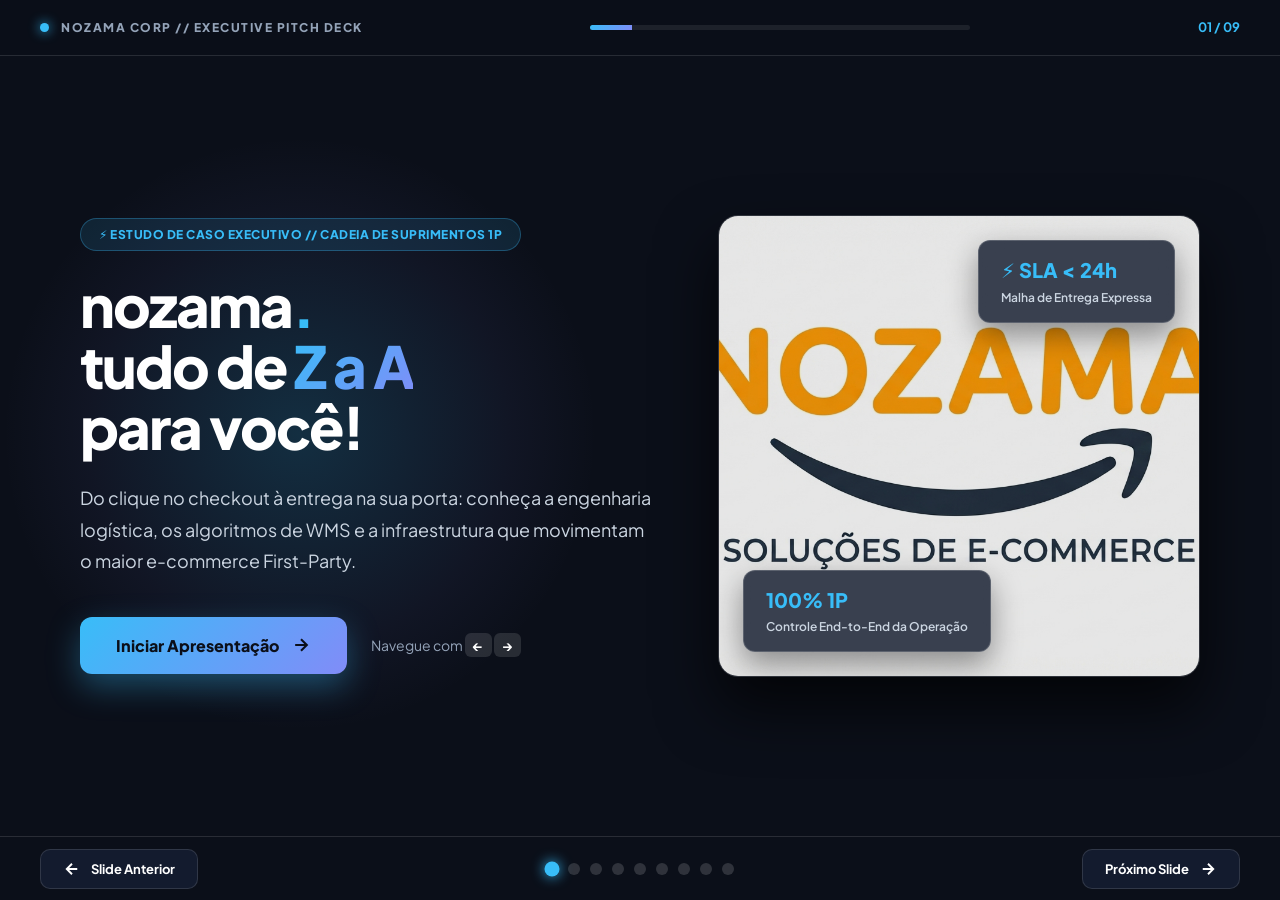
==== index.html @ 6b4806a7 "Add files via upload" ====
<!DOCTYPE html>
<html lang="pt-BR">
<head>
  <meta charset="UTF-8">
  <meta name="viewport" content="width=device-width, initial-scale=1.0">
  <title>Apresentação: Logística & WMS Nozama 1P</title>
  <link rel="preconnect" href="https://fonts.googleapis.com">
  <link rel="preconnect" href="https://fonts.gstatic.com" crossorigin>
  <link href="https://fonts.googleapis.com/css2?family=Plus+Jakarta+Sans:wght@400;500;600;700;800&family=JetBrains+Mono:wght@400;500;700&display=swap" rel="stylesheet">
  <link rel="stylesheet" href="styles.css">
</head>
<body>

  <!-- Barra Superior de Controle -->
  <header class="deck-header">
    <div class="deck-brand">
      <div class="logo-dot"></div>
      <span>NOZAMA CORP // EXECUTIVE PITCH DECK</span>
    </div>
    <div class="progress-bar-container">
      <div class="progress-bar" id="progress-bar"></div>
    </div>
    <div class="deck-meta">
      <span id="slide-number-top">01 / 09</span>
    </div>
  </header>

  <!-- Palco da Apresentação -->
  <main class="deck-stage">

    <!-- SLIDE 1: CAPA -->
    <!-- SLIDE 1: CAPA REFORMULADA -->
    <section class="slide active" id="slide-1">
      <div class="slide-bg-glow"></div>
      
      <div class="cover-grid">
        <div class="cover-text">
          <div class="tag-pill">⚡ ESTUDO DE CASO EXECUTIVO // CADEIA DE SUPRIMENTOS 1P</div>
          
          <h1 class="hero-title">
            nozama<span class="dot-accent">.</span><br>
            tudo de <span class="gradient-text">Z a A</span><br>
            para você!
          </h1>
          
          <p class="hero-subtitle">
            Do clique no checkout à entrega na sua porta: conheça a engenharia logística, os algoritmos de WMS e a infraestrutura que movimentam o maior e-commerce First-Party.
          </p>

          <div class="cover-cta">
            <button class="btn btn-hero" onclick="nextSlide()">
              <span>Iniciar Apresentação</span>
              <svg width="20" height="20" viewBox="0 0 24 24" fill="none" stroke="currentColor" stroke-width="2.5"><path d="M5 12h14M12 5l7 7-7 7"/></svg>
            </button>
            <span class="key-hint">Navegue com <strong>←</strong> <strong>→</strong></span>
          </div>
        </div>

        <div class="cover-visual">
          <div class="image-frame">
            <img src="./Gemini_Generated_Image_w1k0mjw1k0mjw1k0.jpg" alt="Galpão Tecnológico Nozama" />
            
            <!-- Card de Destaque 1 -->
            <div class="glass-overlay-card top-badge">
              <div class="overlay-stat">
                <span class="stat-number">⚡ SLA < 24h</span>
                <span class="stat-label">Malha de Entrega Expressa</span>
              </div>
            </div>

            <!-- Card de Destaque 2 -->
            <div class="glass-overlay-card bottom-badge">
              <div class="overlay-stat">
                <span class="stat-number">100% 1P</span>
                <span class="stat-label">Controle End-to-End da Operação</span>
              </div>
            </div>
          </div>
        </div>
      </div>
    </section>

    <!-- SLIDE 2: INTRODUÇÃO À NOZAMA -->
    <section class="slide" id="slide-2">
      <div class="slide-header">
        <span class="section-tag">01. Visão Geral da Empresa</span>
        <h2>O que é a Nozama e o Modelo 1P?</h2>
        <p class="section-sub">Diferenciando a operação direta de venda do modelo tradicional de marketplace.</p>
      </div>

      <div class="two-col-grid">
        <div class="text-block">
          <div class="info-box accent">
            <div class="box-badge">Modelo 1P (First-Party)</div>
            <h3>Compra Direta do Fabricante</h3>
            <p>A Nozama adquire os produtos das marcas em grande escala, torna-se proprietária do estoque e assume a responsabilidade total por venda, emissão de NF-e, expedição e pós-venda.</p>
          </div>

          <div class="info-box">
            <div class="box-badge alt">Infraestrutura</div>
            <h3>Malha Logística Própria</h3>
            <p>Operação ancorada em Centros de Distribuição estratégicos equipados com automação robótica e integração nativa com transportadoras de Last Mile.</p>
          </div>
        </div>

        <div class="image-card-full">
          <img src="https://images.unsplash.com/photo-1553413077-190dd305871c?auto=format&fit=crop&w=900&q=80" alt="Operação do Armazém">
          <div class="badge-float">⚡ SLA: Entrega no Mesmo Dia (Same-Day)</div>
        </div>
      </div>
    </section>

    <!-- SLIDE 3: GESTÃO DE ESTOQUE -->
    <section class="slide" id="slide-3">
      <div class="slide-header">
        <span class="section-tag">02. Operação Interna</span>
        <h2>Como Funciona a Gestão de Estoque?</h2>
        <p class="section-sub">Quatro pilares tecnológicos que garantem acurácia em escala milionária.</p>
      </div>

      <div class="four-cards-grid">
        <div class="feature-card">
          <div class="icon-wrap">💻</div>
          <h4>WMS em Tempo Real</h4>
          <p>Cada entrada ou transferência de item é registrada instantaneamente por leitura RF, eliminando contagens manuais.</p>
        </div>

        <div class="feature-card">
          <div class="icon-wrap">📦</div>
          <h4>Armazenamento Caótico</h4>
          <p>Produtos são estocados no primeiro espaço vago detectado pelo sistema, maximizando a densidade do galpão.</p>
        </div>

        <div class="feature-card">
          <div class="icon-wrap">🔄</div>
          <h4>Onda de Picking</h4>
          <p>Algoritmos agrupam múltiplos pedidos em uma única rota inteligente para otimizar os passos do operador.</p>
        </div>

        <div class="feature-card">
          <div class="icon-wrap">⚖️</div>
          <h4>Conferência Por Peso</h4>
          <p>Balanças automatizadas na esteira validam o peso exato do pacote em gramas antes da expedição para barrar erros.</p>
        </div>
      </div>
    </section>

    <!-- SLIDE 4: DIFERENCIAIS DE ESTOQUE -->
    <section class="slide" id="slide-4">
      <div class="slide-header">
        <span class="section-tag">03. Análise Comparativa</span>
        <h2>O que Torna este Estoque Diferente?</h2>
        <p class="section-sub">Comparação entre o e-commerce 1P de alto giro e o varejo físico tradicional.</p>
      </div>

      <div class="comparison-grid">
        <div class="comp-card highlight">
          <div class="comp-header">
            <span class="pill-badge primary">Nozama E-Commerce 1P</span>
            <h3>Estoque Fracionado & Dinâmico</h3>
          </div>
          <ul class="spaced-list">
            <li><strong>Cauda Longa (Long Tail):</strong> Milhares de SKUs ativos com demanda pulverizada.</li>
            <li><strong>Giro Extremo:</strong> Mercadorias permanecem poucas horas armazenadas no CD.</li>
            <li><strong>Separação Unitária:</strong> Coleta individual de itens (B2C) com alta variedade.</li>
            <li><strong>Endereçamento Variável:</strong> Posição física flexível gerida por software.</li>
          </ul>
        </div>

        <div class="comp-card">
          <div class="comp-header">
            <span class="pill-badge muted">Varejo Físico Tradicional</span>
            <h3>Estoque Padronizado & Fixo</h3>
          </div>
          <ul class="spaced-list">
            <li><strong>SKUs Limitados:</strong> Restrito ao espaço físico de exposição nas prateleiras da loja.</li>
            <li><strong>Giro Cadenciado:</strong> Reposições estruturadas em ciclos semanais ou mensais.</li>
            <li><strong>Movimentação em Lote:</strong> Foco no transporte de caixas fechadas e paletes (B2B).</li>
            <li><strong>Localização Rígida:</strong> Corredores e gôndolas fixas por marca e categoria.</li>
          </ul>
        </div>
      </div>
    </section>

    <!-- SLIDE 5: DESAFIOS OPERACIONAIS -->
    <section class="slide" id="slide-5">
      <div class="slide-header">
        <span class="section-tag">04. Riscos & Complexidade</span>
        <h2>Quais são os Maiores Desafios da Operação?</h2>
        <p class="section-sub">Gargalos críticos que demandam alta tecnologia e planejamento preditivo.</p>
      </div>

      <div class="intro-grid">
        <div class="slide-card">
          <div class="card-image-wrap">
            <img src="https://images.unsplash.com/photo-1607082348824-0a96f2a4b9da?auto=format&fit=crop&w=600&q=80" alt="Black Friday Peak Season">
            <span class="step-badge alert">Desafio 01</span>
          </div>
          <div class="card-body">
            <h3>Sazonalidade Extrema</h3>
            <p>Picos massivos de vendas na Black Friday exigem escalar a capacidade de processamento sem comprometer a acurácia.</p>
          </div>
        </div>

        <div class="slide-card">
          <div class="card-image-wrap">
            <img src="https://images.unsplash.com/photo-1580674684081-7617fbf3d745?auto=format&fit=crop&w=600&q=80" alt="Efeito Chicote na Cadeia">
            <span class="step-badge alert">Desafio 02</span>
          </div>
          <div class="card-body">
            <h3>Efeito Chicote (Bullwhip)</h3>
            <p>Pequenas flutuações na demanda do consumidor geram grande distorção nos pedidos enviados à fábrica.</p>
          </div>
        </div>

        <div class="slide-card">
          <div class="card-image-wrap">
            <img src="https://images.unsplash.com/photo-1566576721346-d4a3b4eaeb55?auto=format&fit=crop&w=600&q=80" alt="Logística Reversa">
            <span class="step-badge alert">Desafio 03</span>
          </div>
          <div class="card-body">
            <h3>Logística Reversa Massiva</h3>
            <p>Processamento ágil de trocas e devoluções para reintroduzir os produtos ao estoque sem perdas operacionais.</p>
          </div>
        </div>
      </div>
    </section>

    <!-- SLIDE 6: RELAÇÃO COM FORNECEDORES E OPERAÇÃO INTERNACIONAL -->
    <section class="slide" id="slide-6">
      <div class="slide-header">
        <span class="section-tag">05. Cadeia Global</span>
        <h2>Fornecedores & Operações Internacionais</h2>
        <p class="section-sub">Estratégias de abastecimento global e integração direta com fabricantes.</p>
      </div>

      <div class="two-col-grid">
        <div class="info-cards-stack">
          <div class="info-box horizontal">
            <div class="box-icon">🌐</div>
            <div class="box-content">
              <h3>Cross-Border E-Commerce</h3>
              <p>Importação direta de itens globais sincronizada com lead times estendidos de 15 a 45 dias.</p>
            </div>
          </div>

          <div class="info-box horizontal">
            <div class="box-icon">🤝</div>
            <div class="box-content">
              <h3>VMI (Vendor Managed Inventory)</h3>
              <p>Fornecedores parceiros monitoram nossos níveis de estoque e repõem itens automaticamente.</p>
            </div>
          </div>

          <div class="info-box horizontal">
            <div class="box-icon">🛃</div>
            <div class="box-content">
              <h3>Desembaraço Aduaneiro Ágil</h3>
              <p>Pré-homologação de tributos e dados fiscais para evitar retenção de cargas nos portos.</p>
            </div>
          </div>
        </div>

        <div class="image-card-full">
          <img src="https://images.unsplash.com/photo-1578575437130-527eed3abbec?auto=format&fit=crop&w=800&q=80" alt="Container Transport Logitics">
          <div class="badge-float">Sincronização de Cadeia Global</div>
        </div>
      </div>
    </section>

    <!-- SLIDE 7: CONCEITOS ACADÊMICOS APLICADOS -->
    <section class="slide" id="slide-7">
      <div class="slide-header center">
        <span class="section-tag">06. Teoria & Prática</span>
        <h2>Conceitos Acadêmicos Fundamentais</h2>
        <p class="section-sub">A teoria de gestão de logística aplicada diariamente no ecossistema Nozama.</p>
      </div>

      <div class="concepts-grid">
        <div class="concept-card">
          <div class="concept-header">
            <span class="c-number">01</span>
            <h4>Curva ABC (Pareto)</h4>
          </div>
          <p>Priorização de estoque: <strong>Itens A</strong> (alta movimentação) ficam próximos às docas de saída, enquanto <strong>Itens C</strong> ocupam posições superiores.</p>
        </div>

        <div class="concept-card">
          <div class="concept-header">
            <span class="c-number">02</span>
            <h4>Giro de Estoque (Turnover)</h4>
          </div>
          <p>Métrica de liquidez: mede quantas vezes o estoque é renovado. Quanto maior o giro, menor o capital parado no balanço financeiro.</p>
        </div>

        <div class="concept-card">
          <div class="concept-header">
            <span class="c-number">03</span>
            <h4>Ponto de Pedido & Safety Stock</h4>
          </div>
          <p>Recompras automatizadas por algoritmo assim que o saldo atinge o limite do tempo de ressuprimento + margem de segurança.</p>
        </div>

        <div class="concept-card">
          <div class="concept-header">
            <span class="c-number">04</span>
            <h4>Cross-Docking</h4>
          </div>
          <p>Transferência direta entre a doca de recebimento e a de expedição sem estocagem intermediária nas prateleiras do galpão.</p>
        </div>
      </div>
    </section>

    <!-- SLIDE 8: DEMONSTRAÇÃO INTERATIVA -->
    <section class="slide" id="slide-8">
      <div class="demo-container">
        <!-- LADO ESQUERDO: CLIENTE -->
        <div class="left-panel">
          <div class="panel-header">
            <span class="panel-tag tag-client">E-Commerce Nozama Store</span>
            <h3>Checkout de Pedido 1P</h3>
          </div>

          <div class="product-card">
            <div class="product-image">📱</div>
            <div class="product-info">
              <h4>Smartphone Nozama Pro Max 256GB</h4>
              <p class="price">R$ 4.299,00</p>
              <p class="stock">Disponível no Galpão CD-SP1</p>
            </div>
            
            <form id="purchase-form" class="purchase-form">
              <div class="form-group">
                <label for="cust-name">Nome do Comprador:</label>
                <input type="text" id="cust-name" value="Lucas Silva" required>
              </div>
              
              <div class="form-group">
                <label for="cust-city">Destino da Entrega:</label>
                <select id="cust-city">
                  <option value="São Paulo/SP">São Paulo / SP</option>
                  <option value="Campinas/SP">Campinas / SP</option>
                  <option value="Curitiba/PR">Curitiba / PR</option>
                  <option value="Belo Horizonte/MG">Belo Horizonte / MG</option>
                </select>
              </div>

              <button type="submit" class="btn btn-buy">🛍️ Confirmar Compra 1P</button>
            </form>

            <div id="client-feedback" class="client-feedback hidden">
              ✅ Pedido Aprovado! Acompanhe o WMS ao lado.
            </div>
          </div>
        </div>

        <!-- LADO DIREITO: OPERAÇÃO WMS -->
        <div class="right-panel">
          <div class="panel-header">
            <span class="panel-tag tag-wms">Painel WMS Nozama</span>
            <h3>Fulfillment & Esteira Operacional</h3>
          </div>

          <div id="no-order-placeholder" class="placeholder-box">
            <div class="pulse-icon">👈</div>
            <p>Clique em "Confirmar Compra 1P" para ver o fluxo de estoque rodar na esteira logistica em tempo real...</p>
          </div>

          <div id="active-logistics-box" class="active-logistics hidden">
            <!-- Resumo -->
            <div class="order-summary-bar">
              <div><small>Pedido:</small> <strong id="display-order-id">-</strong></div>
              <div><small>Cliente:</small> <span id="display-cust-name">-</span></div>
              <div><small>Destino:</small> <span id="display-cust-city">-</span></div>
              <div><small>Posição WMS:</small> <span id="display-wms-loc">Rua 02 - M01 - NV3</span></div>
            </div>

            <!-- Stepper -->
            <div class="stepper-wrapper">
              <div class="stepper" id="stepper-list"></div>
            </div>

            <!-- Card de Ação -->
            <div class="current-step-card">
              <div class="step-card-header">
                <span id="current-step-badge" class="step-number">Etapa 1/8</span>
                <h4 id="current-step-title">OMS & Antifraude</h4>
              </div>
              <p id="current-step-desc">Validação de crédito e entrada do pedido no sistema do armazém.</p>
              
              <button id="advance-step-btn" class="btn btn-advance" onclick="advanceStep()">
                Avançar para Próxima Etapa →
              </button>
            </div>

            <!-- Logs -->
            <div class="log-terminal" id="demo-log-terminal">
              <div class="log-line">[SYSTEM]: Aguardando eventos do pedido...</div>
            </div>
          </div>

        </div>
      </div>
    </section>

    <!-- SLIDE 9: CONCLUSÃO -->
    <section class="slide" id="slide-9">
      <div class="slide-header center">
        <span class="section-tag">07. Conclusão & Impacto</span>
        <h2>A Força de uma Logística Integrada</h2>
        <p class="section-sub">Resultados alcançados com o controle total do ecossistema 1P.</p>
      </div>

      <div class="conclusion-grid">
        <div class="metrics-column">
          <div class="metric-card">
            <div class="metric-value gradient-text">100%</div>
            <div class="metric-info">
              <h4>Visibilidade E2E</h4>
              <p>Rastreamento contínuo desde o checkout até o comprovante de entrega digital.</p>
            </div>
          </div>

          <div class="metric-card">
            <div class="metric-value gradient-text">-40%</div>
            <div class="metric-info">
              <h4>Tempo de Ciclo (Lead Time)</h4>
              <p>Redução no tempo entre a aprovação do pedido e o despacho na doca do CD.</p>
            </div>
          </div>

          <div class="metric-card">
            <div class="metric-value gradient-text">99.8%</div>
            <div class="metric-info">
              <h4>Acurácia do Inventário</h4>
              <p>Mínima taxa de divergência com conferência por balança volumétrica e RFID.</p>
            </div>
          </div>
        </div>

        <div class="banner-column">
          <div class="conclusion-banner">
            <img src="https://images.unsplash.com/photo-1616401784845-180882ba9ba8?auto=format&fit=crop&w=1000&q=80" alt="Centro de Operações Nozama" />
            <div class="banner-glass-card">
              <h3>Sessão de Perguntas</h3>
              <p>Obrigado pela atenção! Abrimos o espaço para considerações do professor e da turma.</p>
              <div class="qa-badge">💬 Espaço aberto para Debate</div>
            </div>
          </div>
        </div>
      </div>
    </section>

  </main>

  <!-- Rodapé de Controle dos Slides -->
  <footer class="deck-controls">
    <button class="nav-control-btn" onclick="prevSlide()" id="btn-prev">
      <svg width="18" height="18" viewBox="0 0 24 24" fill="none" stroke="currentColor" stroke-width="2.5"><path d="M19 12H5M12 19l-7-7 7-7"/></svg>
      <span>Slide Anterior</span>
    </button>

    <div class="slide-dots" id="dots-container"></div>

    <button class="nav-control-btn" onclick="nextSlide()" id="btn-next">
      <span>Próximo Slide</span>
      <svg width="18" height="18" viewBox="0 0 24 24" fill="none" stroke="currentColor" stroke-width="2.5"><path d="M5 12h14M12 5l7 7-7 7"/></svg>
    </button>
  </footer>

  <script src="script.js"></script>
</body>
</html>
---- styles.css ----
/* ============================================================
   NOZAMA LOGISTICS 1P - EXECUTIVE PITCH DECK STYLESHEET
   ============================================================ */

:root {
  /* Paleta de Cores Executiva Dark */
  --bg-dark: #0b0f19;
  --bg-surface: #131b2e;
  --bg-card: #1c273e;
  --bg-glass: rgba(19, 27, 46, 0.82);
  --border-color: rgba(255, 255, 255, 0.12);
  --border-glow: rgba(56, 189, 248, 0.35);
  
  /* Tipografia */
  --text-main: #f8fafc;
  --text-sub: #cbd5e1;
  --text-muted: #94a3b8;
  
  /* Acentos de Destaque */
  --primary: #38bdf8;
  --primary-gradient: linear-gradient(135deg, #38bdf8 0%, #818cf8 100%);
  --success: #10b981;
  --warning: #f59e0b;
  --danger: #ef4444;
  
  /* Layout e Geometria */
  --radius-lg: 20px;
  --radius-md: 12px;
  --radius-sm: 8px;
  --transition-speed: 0.45s;
}

/* Reset Global */
* {
  box-sizing: border-box;
  margin: 0;
  padding: 0;
  font-family: 'Plus Jakarta Sans', system-ui, -apple-system, sans-serif;
  -webkit-font-smoothing: antialiased;
}

body {
  background-color: var(--bg-dark);
  color: var(--text-main);
  height: 100vh;
  width: 100vw;
  overflow: hidden;
  display: flex;
  flex-direction: column;
}

/* ============================================================
   HEADER & CONTROL BAR
   ============================================================ */
.deck-header {
  height: 56px;
  padding: 0 40px;
  display: flex;
  align-items: center;
  justify-content: space-between;
  border-bottom: 1px solid var(--border-color);
  background: rgba(11, 15, 25, 0.9);
  backdrop-filter: blur(12px);
  z-index: 50;
}

.deck-brand {
  display: flex;
  align-items: center;
  gap: 12px;
  font-size: 12px;
  font-weight: 800;
  letter-spacing: 1.5px;
  color: var(--text-muted);
}

.logo-dot {
  width: 9px;
  height: 9px;
  background: var(--primary);
  border-radius: 50%;
  box-shadow: 0 0 12px var(--primary);
}

.progress-bar-container {
  flex: 1;
  max-width: 380px;
  height: 5px;
  background: rgba(255, 255, 255, 0.08);
  border-radius: 4px;
  overflow: hidden;
}

.progress-bar {
  height: 100%;
  width: 11.11%;
  background: var(--primary-gradient);
  transition: width 0.4s ease;
}

.deck-meta {
  font-size: 13px;
  font-weight: 700;
  color: var(--primary);
  font-family: 'JetBrains Mono', monospace;
}

/* ============================================================
   PALCO PRINCIPAL & TRANSIÇÕES DE SLIDES
   ============================================================ */
.deck-stage {
  flex: 1;
  position: relative;
  width: 100%;
  overflow: hidden;
}

.slide {
  position: absolute;
  inset: 0;
  padding: 40px 80px;
  display: flex;
  flex-direction: column;
  justify-content: center;
  opacity: 0;
  visibility: hidden;
  transition: transform var(--transition-speed) cubic-bezier(0.16, 1, 0.3, 1), 
              opacity var(--transition-speed) ease,
              visibility var(--transition-speed);
  transform: translateX(100px) scale(0.97);
}

.slide.active {
  opacity: 1;
  visibility: visible;
  transform: translateX(0) scale(1);
}

.slide.exit-left {
  opacity: 0;
  visibility: hidden;
  transform: translateX(-100px) scale(0.97);
}

.slide.enter-left {
  transform: translateX(-100px) scale(0.97);
}

/* ============================================================
   CLASSES DE UTILIDADE & NAVEGAÇÃO DE CONTEÚDO
   ============================================================ */
.gradient-text {
  background: var(--primary-gradient);
  -webkit-background-clip: text;
  -webkit-text-fill-color: transparent;
}

.tag-pill {
  display: inline-block;
  padding: 8px 18px;
  background: rgba(56, 189, 248, 0.12);
  border: 1px solid rgba(56, 189, 248, 0.3);
  border-radius: 30px;
  color: var(--primary);
  font-size: 12px;
  font-weight: 800;
  letter-spacing: 0.5px;
  margin-bottom: 24px;
}

.section-tag {
  color: var(--primary);
  font-size: 13px;
  font-weight: 800;
  text-transform: uppercase;
  letter-spacing: 1.5px;
  margin-bottom: 8px;
  display: block;
}

.slide-header {
  margin-bottom: 36px;
  max-width: 900px;
}

.slide-header.center {
  text-align: center;
  margin-left: auto;
  margin-right: auto;
}

.slide-header h2 {
  font-size: 40px;
  font-weight: 800;
  margin-bottom: 10px;
  letter-spacing: -0.5px;
  line-height: 1.15;
}

.slide-header .section-sub {
  font-size: 17px;
  color: var(--text-sub);
  line-height: 1.6;
}

/* ============================================================
   SLIDE 1: CAPA REFORMULADA (NOZAMA Z A A)
   ============================================================ */
.slide-bg-glow {
  position: absolute;
  top: 10%;
  left: 0%;
  width: 600px;
  height: 600px;
  background: radial-gradient(circle, rgba(56, 189, 248, 0.18) 0%, rgba(129, 140, 248, 0.05) 50%, rgba(0, 0, 0, 0) 70%);
  pointer-events: none;
  z-index: 0;
}

.cover-grid {
  display: grid;
  grid-template-columns: 1.2fr 1fr;
  gap: 60px;
  align-items: center;
  max-width: 1320px;
  margin: 0 auto;
  width: 100%;
  position: relative;
  z-index: 1;
}

.hero-title {
  font-size: 58px;
  font-weight: 800;
  line-height: 1.05;
  margin-bottom: 24px;
  letter-spacing: -2px;
  color: #ffffff;
}

.dot-accent {
  color: var(--primary);
}

.hero-subtitle {
  font-size: 18px;
  color: var(--text-sub);
  line-height: 1.75;
  margin-bottom: 40px;
  max-width: 580px;
}

.cover-cta {
  display: flex;
  align-items: center;
  gap: 24px;
}

.btn-hero {
  background: var(--primary-gradient);
  color: #0b0f19;
  font-weight: 800;
  padding: 18px 36px;
  border-radius: var(--radius-md);
  border: none;
  font-size: 16px;
  cursor: pointer;
  display: flex;
  align-items: center;
  gap: 12px;
  box-shadow: 0 12px 32px rgba(56, 189, 248, 0.35);
  transition: transform 0.25s ease, box-shadow 0.25s ease;
}

.btn-hero:hover {
  transform: translateY(-3px);
  box-shadow: 0 18px 40px rgba(56, 189, 248, 0.5);
}

.key-hint { 
  font-size: 14px; 
  color: var(--text-muted); 
}

.key-hint strong { 
  background: rgba(255, 255, 255, 0.12); 
  padding: 3px 8px; 
  border-radius: 6px; 
  color: white; 
}

.image-frame {
  position: relative;
  border-radius: var(--radius-lg);
  overflow: hidden;
  border: 1px solid rgba(255, 255, 255, 0.15);
  box-shadow: 0 30px 60px rgba(0, 0, 0, 0.7);
}

.image-frame img { 
  width: 100%; 
  height: 460px; 
  object-fit: cover; 
  display: block; 
  filter: brightness(0.9);
}

.glass-overlay-card {
  position: absolute;
  background: var(--bg-glass);
  backdrop-filter: blur(16px);
  border: 1px solid rgba(255, 255, 255, 0.18);
  padding: 16px 22px;
  border-radius: var(--radius-md);
  box-shadow: 0 12px 30px rgba(0, 0, 0, 0.4);
}

.glass-overlay-card.top-badge {
  top: 24px;
  right: 24px;
}

.glass-overlay-card.bottom-badge {
  bottom: 24px;
  left: 24px;
}

.overlay-stat .stat-number { 
  font-size: 20px; 
  font-weight: 800; 
  color: var(--primary); 
  display: block; 
  margin-bottom: 2px; 
}

.overlay-stat .stat-label { 
  font-size: 12px; 
  font-weight: 600;
  color: var(--text-sub); 
}

/* ============================================================
   SLIDE 2: INTRODUÇÃO À NOZAMA (1P)
   ============================================================ */
.two-col-grid {
  display: grid;
  grid-template-columns: 1.15fr 1fr;
  gap: 40px;
  max-width: 1320px;
  margin: 0 auto;
  width: 100%;
  align-items: center;
}

.text-block { 
  display: flex; 
  flex-direction: column; 
  gap: 24px; 
}

.info-box {
  background: var(--bg-surface);
  border: 1px solid var(--border-color);
  padding: 28px;
  border-radius: var(--radius-lg);
}

.info-box.accent {
  border-color: rgba(56, 189, 248, 0.4);
  background: linear-gradient(135deg, rgba(31, 41, 61, 0.6) 0%, rgba(19, 27, 46, 0.8) 100%);
}

.box-badge {
  display: inline-block;
  font-size: 11px;
  font-weight: 800;
  text-transform: uppercase;
  padding: 4px 10px;
  border-radius: 6px;
  background: rgba(56, 189, 248, 0.15);
  color: var(--primary);
  margin-bottom: 12px;
}

.box-badge.alt { 
  background: rgba(16, 185, 129, 0.15); 
  color: var(--success); 
}

.info-box h3 { 
  font-size: 20px; 
  margin-bottom: 10px; 
  color: white; 
}

.info-box p { 
  font-size: 15px; 
  color: var(--text-sub); 
  line-height: 1.7; 
}

.image-card-full {
  position: relative;
  border-radius: var(--radius-lg);
  overflow: hidden;
  border: 1px solid var(--border-color);
  height: 400px;
}

.image-card-full img { 
  width: 100%; 
  height: 100%; 
  object-fit: cover; 
}

.badge-float {
  position: absolute;
  bottom: 20px;
  right: 20px;
  background: rgba(11, 15, 25, 0.9);
  backdrop-filter: blur(10px);
  padding: 10px 20px;
  border-radius: 30px;
  font-size: 13px;
  font-weight: 800;
  color: var(--success);
  border: 1px solid rgba(16, 185, 129, 0.4);
}

/* ============================================================
   SLIDE 3: GESTÃO DE ESTOQUE (4 CARDS ESPAÇADOS)
   ============================================================ */
.four-cards-grid {
  display: grid;
  grid-template-columns: repeat(2, 1fr);
  gap: 28px;
  max-width: 1320px;
  margin: 0 auto;
  width: 100%;
}

.feature-card {
  background: var(--bg-surface);
  border: 1px solid var(--border-color);
  padding: 32px;
  border-radius: var(--radius-lg);
  transition: transform 0.3s, border-color 0.3s;
  display: flex;
  flex-direction: column;
}

.feature-card:hover {
  transform: translateY(-4px);
  border-color: var(--border-glow);
}

.icon-wrap {
  font-size: 32px;
  background: var(--bg-card);
  width: 56px;
  height: 56px;
  display: flex;
  align-items: center;
  justify-content: center;
  border-radius: 14px;
  margin-bottom: 20px;
  border: 1px solid var(--border-color);
}

.feature-card h4 { 
  font-size: 20px; 
  margin-bottom: 10px; 
  color: white; 
}

.feature-card p { 
  font-size: 15px; 
  color: var(--text-sub); 
  line-height: 1.7; 
}

/* ============================================================
   SLIDE 4: ANÁLISE COMPARATIVA (1P VS FISICO)
   ============================================================ */
.comparison-grid {
  display: grid;
  grid-template-columns: 1fr 1fr;
  gap: 36px;
  max-width: 1320px;
  margin: 0 auto;
  width: 100%;
}

.comp-card {
  background: var(--bg-surface);
  border: 1px solid var(--border-color);
  padding: 36px;
  border-radius: var(--radius-lg);
}

.comp-card.highlight {
  border-color: rgba(56, 189, 248, 0.4);
  background: linear-gradient(180deg, rgba(28, 39, 62, 0.4) 0%, rgba(19, 27, 46, 0.9) 100%);
}

.comp-header { 
  margin-bottom: 24px; 
}

.pill-badge { 
  font-size: 11px; 
  font-weight: 800; 
  text-transform: uppercase; 
  padding: 6px 14px; 
  border-radius: 6px; 
  display: inline-block; 
  margin-bottom: 10px; 
}

.pill-badge.primary { 
  background: rgba(56, 189, 248, 0.2); 
  color: var(--primary); 
}

.pill-badge.muted { 
  background: rgba(255, 255, 255, 0.1); 
  color: var(--text-muted); 
}

.comp-card h3 { 
  font-size: 22px; 
}

.spaced-list { 
  list-style: none; 
  display: flex; 
  flex-direction: column; 
  gap: 18px; 
}

.spaced-list li {
  font-size: 15px;
  color: var(--text-sub);
  line-height: 1.7;
  padding-left: 24px;
  position: relative;
}

.spaced-list li::before {
  content: "→";
  position: absolute;
  left: 0;
  color: var(--primary);
  font-weight: bold;
}

/* ============================================================
   SLIDE 5: DESAFIOS OPERACIONAIS
   ============================================================ */
.intro-grid {
  display: grid;
  grid-template-columns: repeat(3, 1fr);
  gap: 32px;
  max-width: 1320px;
  margin: 0 auto;
  width: 100%;
}

.slide-card {
  background: var(--bg-surface);
  border: 1px solid var(--border-color);
  border-radius: var(--radius-lg);
  overflow: hidden;
  display: flex;
  flex-direction: column;
}

.card-image-wrap { 
  position: relative; 
  height: 180px; 
}

.card-image-wrap img { 
  width: 100%; 
  height: 100%; 
  object-fit: cover; 
}

.step-badge {
  position: absolute;
  top: 14px;
  right: 14px;
  background: rgba(11, 15, 25, 0.9);
  padding: 6px 12px;
  border-radius: 8px;
  font-size: 11px;
  font-weight: 800;
  color: var(--primary);
  border: 1px solid var(--border-color);
}

.step-badge.alert { 
  color: #f87171; 
  border-color: rgba(239, 68, 68, 0.4); 
}

.card-body { 
  padding: 28px; 
  flex: 1; 
  display: flex; 
  flex-direction: column; 
}

.card-body h3 { 
  font-size: 20px; 
  margin-bottom: 12px; 
  color: white; 
}

.card-body p { 
  font-size: 14px; 
  color: var(--text-sub); 
  line-height: 1.7; 
}

/* ============================================================
   SLIDE 6: FORNECEDORES & CADEIA GLOBAL
   ============================================================ */
.info-cards-stack { 
  display: flex; 
  flex-direction: column; 
  gap: 20px; 
}

.info-box.horizontal {
  display: flex;
  gap: 20px;
  align-items: flex-start;
  padding: 24px;
}

.box-icon {
  font-size: 32px;
  background: var(--bg-dark);
  width: 60px;
  height: 60px;
  display: flex;
  align-items: center;
  justify-content: center;
  border-radius: 14px;
  border: 1px solid var(--border-color);
  flex-shrink: 0;
}

.box-content h3 { 
  font-size: 18px; 
  margin-bottom: 6px; 
}

.box-content p { 
  font-size: 14px; 
  color: var(--text-sub); 
  line-height: 1.6; 
}

/* ============================================================
   SLIDE 7: CONCEITOS ACADÊMICOS
   ============================================================ */
.concepts-grid {
  display: grid;
  grid-template-columns: repeat(2, 1fr);
  gap: 28px;
  max-width: 1200px;
  margin: 0 auto;
  width: 100%;
}

.concept-card {
  background: var(--bg-surface);
  border: 1px solid var(--border-color);
  padding: 32px;
  border-radius: var(--radius-lg);
}

.concept-header { 
  display: flex; 
  align-items: center; 
  gap: 14px; 
  margin-bottom: 14px; 
}

.c-number {
  font-size: 13px;
  font-weight: 800;
  color: var(--primary);
  background: rgba(56, 189, 248, 0.15);
  padding: 6px 12px;
  border-radius: 8px;
  font-family: 'JetBrains Mono', monospace;
}

.concept-card h4 { 
  font-size: 20px; 
  color: white; 
}

.concept-card p { 
  font-size: 15px; 
  color: var(--text-sub); 
  line-height: 1.7; 
}

/* ============================================================
   SLIDE 8: DEMONSTRAÇÃO INTERATIVA DO WMS
   ============================================================ */
.demo-container {
  display: grid;
  grid-template-columns: 380px 1fr;
  gap: 28px;
  width: 100%;
  max-width: 1320px;
  margin: 0 auto;
  height: 100%;
  max-height: 540px;
}

.left-panel, .right-panel {
  background: var(--bg-surface);
  border: 1px solid var(--border-color);
  border-radius: var(--radius-lg);
  padding: 24px;
  display: flex;
  flex-direction: column;
}

.panel-header { 
  margin-bottom: 16px; 
  padding-bottom: 14px; 
  border-bottom: 1px solid var(--border-color); 
}

.panel-tag { 
  font-size: 11px; 
  font-weight: 800; 
  text-transform: uppercase; 
  padding: 4px 10px; 
  border-radius: 6px; 
  display: inline-block; 
  margin-bottom: 6px; 
}

.tag-client { 
  background: rgba(16, 185, 129, 0.15); 
  color: var(--success); 
}

.tag-wms { 
  background: rgba(56, 189, 248, 0.15); 
  color: var(--primary); 
}

.product-card { 
  display: flex; 
  flex-direction: column; 
  gap: 16px; 
}

.product-image { 
  font-size: 42px; 
  text-align: center; 
  background: var(--bg-dark); 
  padding: 12px; 
  border-radius: 12px; 
  border: 1px solid var(--border-color); 
}

.product-info h4 { 
  font-size: 15px; 
}

.product-info .price { 
  font-size: 20px; 
  font-weight: 800; 
  color: var(--success); 
  margin: 2px 0; 
}

.product-info .stock { 
  font-size: 12px; 
  color: var(--text-muted); 
}

.purchase-form { 
  display: flex; 
  flex-direction: column; 
  gap: 12px; 
}

.form-group { 
  display: flex; 
  flex-direction: column; 
  gap: 4px; 
}

.form-group label { 
  font-size: 12px; 
  color: var(--text-sub); 
  font-weight: 600; 
}

.form-group input, .form-group select {
  padding: 10px 12px;
  border-radius: 8px;
  border: 1px solid var(--border-color);
  background: var(--bg-dark);
  color: white;
  font-size: 13px;
}

.btn-buy { 
  background: var(--success); 
  color: white; 
  padding: 12px; 
  font-weight: 800; 
  border: none; 
  border-radius: 8px; 
  cursor: pointer; 
  margin-top: 4px; 
  font-size: 13px; 
}

.client-feedback { 
  background: rgba(16, 185, 129, 0.15); 
  border: 1px solid var(--success); 
  color: #34d399; 
  padding: 10px; 
  border-radius: 8px; 
  font-size: 12px; 
  text-align: center; 
}

.hidden { 
  display: none !important; 
}

.placeholder-box { 
  flex: 1; 
  display: flex; 
  flex-direction: column; 
  justify-content: center; 
  align-items: center; 
  text-align: center; 
  color: var(--text-muted); 
  border: 2px dashed var(--border-color); 
  border-radius: 12px; 
  padding: 24px; 
}

.pulse-icon { 
  font-size: 32px; 
  margin-bottom: 8px; 
  animation: pulse 1.5s infinite; 
}

@keyframes pulse { 
  0%, 100% { transform: translateX(0); } 
  50% { transform: translateX(-8px); } 
}

.active-logistics { 
  display: flex; 
  flex-direction: column; 
  gap: 14px; 
  height: 100%; 
}

.order-summary-bar { 
  display: grid; 
  grid-template-columns: repeat(2, 1fr); 
  gap: 10px; 
  background: var(--bg-dark); 
  padding: 12px; 
  border-radius: 8px; 
  font-size: 12px; 
  border: 1px solid var(--border-color); 
}

.stepper-wrapper { 
  overflow-x: auto; 
  padding-bottom: 4px; 
}

.stepper { 
  display: flex; 
  gap: 8px; 
}

.step-item { 
  width: 30px; 
  height: 30px; 
  border-radius: 50%; 
  background: var(--bg-dark); 
  border: 2px solid var(--border-color); 
  display: flex; 
  align-items: center; 
  justify-content: center; 
  font-size: 11px; 
  font-weight: 800; 
  color: var(--text-muted); 
}

.step-item.active { 
  border-color: var(--primary); 
  background: var(--primary); 
  color: #000; 
}

.step-item.completed { 
  border-color: var(--success); 
  background: var(--success); 
  color: #000; 
}

.current-step-card { 
  background: var(--bg-dark); 
  border: 1px solid var(--border-color); 
  border-radius: 10px; 
  padding: 16px; 
}

.step-card-header { 
  display: flex; 
  align-items: center; 
  gap: 10px; 
  margin-bottom: 6px; 
}

.step-number { 
  background: var(--primary); 
  color: #000; 
  font-size: 11px; 
  font-weight: 800; 
  padding: 3px 8px; 
  border-radius: 6px; 
}

.current-step-card h4 { 
  font-size: 15px; 
  color: white; 
}

.current-step-card p { 
  font-size: 13px; 
  color: var(--text-sub); 
  margin-bottom: 12px; 
  line-height: 1.5; 
}

.btn-advance { 
  width: 100%; 
  background: var(--primary); 
  color: #000; 
  padding: 12px; 
  border: none; 
  border-radius: 8px; 
  font-weight: 800; 
  font-size: 13px; 
  cursor: pointer; 
}

.log-terminal { 
  background: #040711; 
  border: 1px solid var(--border-color); 
  border-radius: 8px; 
  padding: 10px; 
  height: 90px; 
  overflow-y: auto; 
  font-family: 'JetBrains Mono', monospace; 
  font-size: 11px; 
  color: #38bdf8; 
  display: flex; 
  flex-direction: column; 
  gap: 4px; 
}

/* ============================================================
   SLIDE 9: CONCLUSÃO & RESULTADOS
   ============================================================ */
.conclusion-grid { 
  display: grid; 
  grid-template-columns: 1.15fr 1fr; 
  gap: 40px; 
  align-items: center; 
  max-width: 1320px; 
  margin: 0 auto; 
  width: 100%; 
}

.metrics-column { 
  display: flex; 
  flex-direction: column; 
  gap: 20px; 
}

.metric-card { 
  background: var(--bg-surface); 
  border: 1px solid var(--border-color); 
  padding: 24px; 
  border-radius: var(--radius-lg); 
  display: flex; 
  align-items: center; 
  gap: 28px; 
}

.metric-value { 
  font-size: 42px; 
  font-weight: 800; 
  min-width: 120px; 
}

.metric-info h4 { 
  font-size: 18px; 
  margin-bottom: 4px; 
  color: white; 
}

.metric-info p { 
  font-size: 14px; 
  color: var(--text-sub); 
  line-height: 1.5; 
}

.conclusion-banner { 
  position: relative; 
  border-radius: var(--radius-lg); 
  overflow: hidden; 
  border: 1px solid var(--border-color); 
  height: 100%; 
  min-height: 380px; 
}

.conclusion-banner img { 
  width: 100%; 
  height: 100%; 
  object-fit: cover; 
  position: absolute; 
  inset: 0; 
}

.banner-glass-card { 
  position: absolute; 
  inset: 0; 
  background: linear-gradient(180deg, rgba(11, 15, 25, 0.3) 0%, rgba(11, 15, 25, 0.95) 100%); 
  padding: 32px; 
  display: flex; 
  flex-direction: column; 
  justify-content: flex-end; 
}

.banner-glass-card h3 { 
  font-size: 26px; 
  font-weight: 800; 
  margin-bottom: 8px; 
  color: white; 
}

.banner-glass-card p { 
  font-size: 15px; 
  color: var(--text-sub); 
  margin-bottom: 20px; 
  line-height: 1.6; 
}

.qa-badge { 
  display: inline-block; 
  background: var(--primary-gradient); 
  color: #000; 
  font-weight: 800; 
  padding: 10px 20px; 
  border-radius: 30px; 
  font-size: 13px; 
  width: fit-content; 
}

/* ============================================================
   RODAPÉ DE CONTROLE
   ============================================================ */
.deck-controls {
  height: 64px;
  display: flex;
  align-items: center;
  justify-content: space-between;
  padding: 0 40px;
  border-top: 1px solid var(--border-color);
  background: var(--bg-dark);
}

.nav-control-btn {
  background: var(--bg-surface);
  border: 1px solid var(--border-color);
  color: white;
  padding: 10px 22px;
  border-radius: 10px;
  font-weight: 700;
  font-size: 13px;
  cursor: pointer;
  display: flex;
  align-items: center;
  gap: 10px;
  transition: background 0.2s, border-color 0.2s;
}

.nav-control-btn:hover { 
  background: var(--bg-card); 
  border-color: rgba(255, 255, 255, 0.25); 
}

.slide-dots { 
  display: flex; 
  gap: 10px; 
}

.dot {
  width: 12px;
  height: 12px;
  border-radius: 50%;
  background: rgba(255, 255, 255, 0.15);
  cursor: pointer;
  transition: background 0.3s, transform 0.3s;
}

.dot.active {
  background: var(--primary);
  transform: scale(1.25);
  box-shadow: 0 0 10px var(--primary);
}

/* ============================================================
   RESPONSIVIDADE (DISPOSITIVOS MENORES)
   ============================================================ */
@media (max-width: 1024px) {
  .cover-grid, 
  .two-col-grid, 
  .comparison-grid, 
  .intro-grid, 
  .concepts-grid, 
  .conclusion-grid, 
  .four-cards-grid { 
    grid-template-columns: 1fr; 
    gap: 24px; 
  }
  
  .slide { 
    padding: 24px; 
    overflow-y: auto; 
  }
  
  .hero-title { 
    font-size: 38px; 
  }
  
  .slide-header h2 { 
    font-size: 30px; 
  }
  
  .demo-container { 
    grid-template-columns: 1fr; 
    max-height: none; 
  }
}
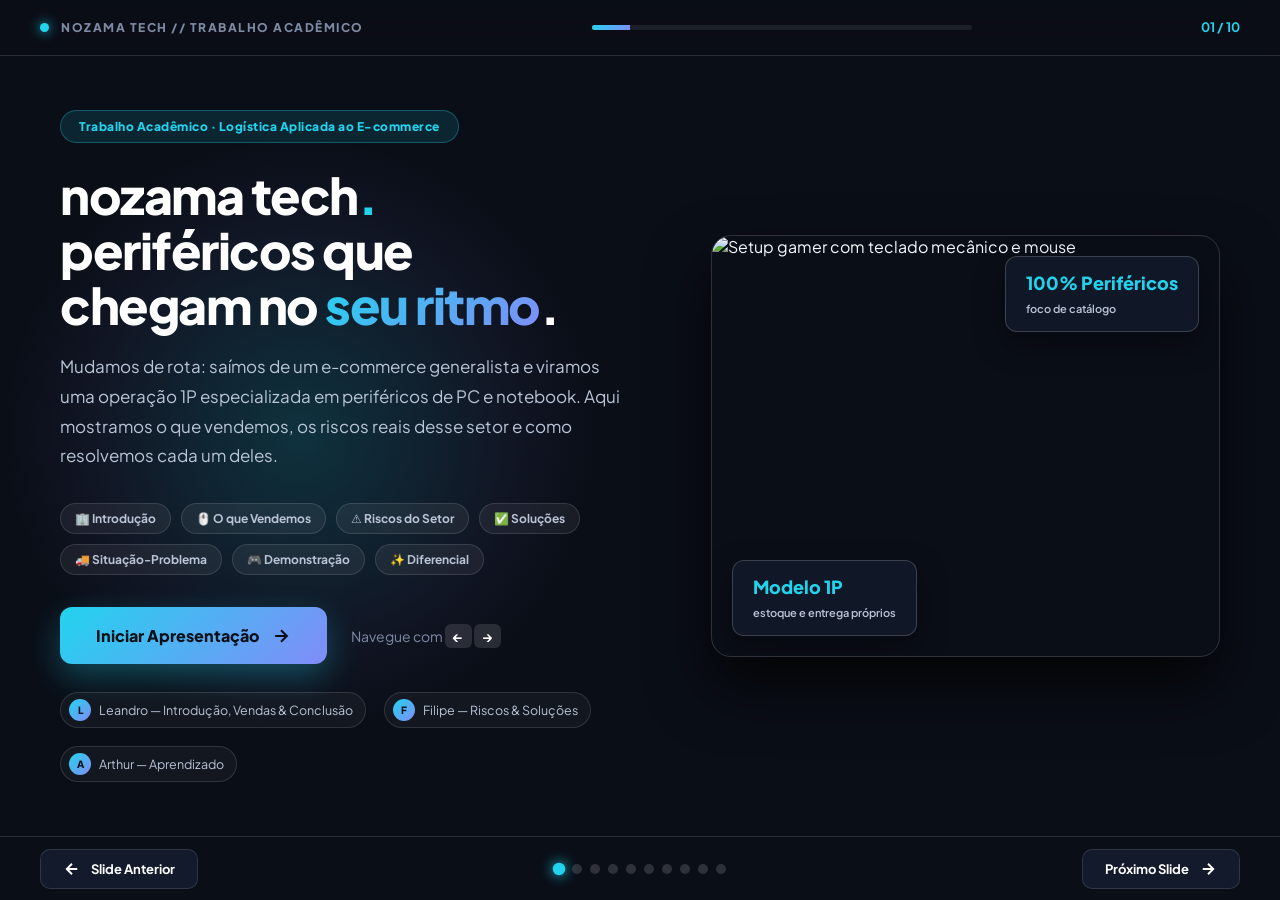
==== commit 83f47328: "Add files via upload" ====
--- a/index.html
+++ b/index.html
@@ -1,473 +1,1073 @@
-<!DOCTYPE html>
-<html lang="pt-BR">
-<head>
-  <meta charset="UTF-8">
-  <meta name="viewport" content="width=device-width, initial-scale=1.0">
-  <title>Apresentação: Logística & WMS Nozama 1P</title>
-  <link rel="preconnect" href="https://fonts.googleapis.com">
-  <link rel="preconnect" href="https://fonts.gstatic.com" crossorigin>
-  <link href="https://fonts.googleapis.com/css2?family=Plus+Jakarta+Sans:wght@400;500;600;700;800&family=JetBrains+Mono:wght@400;500;700&display=swap" rel="stylesheet">
-  <link rel="stylesheet" href="styles.css">
-</head>
-<body>
-
-  <!-- Barra Superior de Controle -->
-  <header class="deck-header">
-    <div class="deck-brand">
-      <div class="logo-dot"></div>
-      <span>NOZAMA CORP // EXECUTIVE PITCH DECK</span>
-    </div>
-    <div class="progress-bar-container">
-      <div class="progress-bar" id="progress-bar"></div>
-    </div>
-    <div class="deck-meta">
-      <span id="slide-number-top">01 / 09</span>
-    </div>
-  </header>
-
-  <!-- Palco da Apresentação -->
-  <main class="deck-stage">
-
-    <!-- SLIDE 1: CAPA -->
-    <!-- SLIDE 1: CAPA REFORMULADA -->
-    <section class="slide active" id="slide-1">
-      <div class="slide-bg-glow"></div>
-      
-      <div class="cover-grid">
-        <div class="cover-text">
-          <div class="tag-pill">⚡ ESTUDO DE CASO EXECUTIVO // CADEIA DE SUPRIMENTOS 1P</div>
-          
-          <h1 class="hero-title">
-            nozama<span class="dot-accent">.</span><br>
-            tudo de <span class="gradient-text">Z a A</span><br>
-            para você!
-          </h1>
-          
-          <p class="hero-subtitle">
-            Do clique no checkout à entrega na sua porta: conheça a engenharia logística, os algoritmos de WMS e a infraestrutura que movimentam o maior e-commerce First-Party.
-          </p>
-
-          <div class="cover-cta">
-            <button class="btn btn-hero" onclick="nextSlide()">
-              <span>Iniciar Apresentação</span>
-              <svg width="20" height="20" viewBox="0 0 24 24" fill="none" stroke="currentColor" stroke-width="2.5"><path d="M5 12h14M12 5l7 7-7 7"/></svg>
-            </button>
-            <span class="key-hint">Navegue com <strong>←</strong> <strong>→</strong></span>
-          </div>
-        </div>
-
-        <div class="cover-visual">
-          <div class="image-frame">
-            <img src="./Gemini_Generated_Image_w1k0mjw1k0mjw1k0.jpg" alt="Galpão Tecnológico Nozama" />
-            
-            <!-- Card de Destaque 1 -->
-            <div class="glass-overlay-card top-badge">
-              <div class="overlay-stat">
-                <span class="stat-number">⚡ SLA < 24h</span>
-                <span class="stat-label">Malha de Entrega Expressa</span>
-              </div>
-            </div>
-
-            <!-- Card de Destaque 2 -->
-            <div class="glass-overlay-card bottom-badge">
-              <div class="overlay-stat">
-                <span class="stat-number">100% 1P</span>
-                <span class="stat-label">Controle End-to-End da Operação</span>
-              </div>
-            </div>
-          </div>
-        </div>
-      </div>
-    </section>
-
-    <!-- SLIDE 2: INTRODUÇÃO À NOZAMA -->
-    <section class="slide" id="slide-2">
-      <div class="slide-header">
-        <span class="section-tag">01. Visão Geral da Empresa</span>
-        <h2>O que é a Nozama e o Modelo 1P?</h2>
-        <p class="section-sub">Diferenciando a operação direta de venda do modelo tradicional de marketplace.</p>
-      </div>
-
-      <div class="two-col-grid">
-        <div class="text-block">
-          <div class="info-box accent">
-            <div class="box-badge">Modelo 1P (First-Party)</div>
-            <h3>Compra Direta do Fabricante</h3>
-            <p>A Nozama adquire os produtos das marcas em grande escala, torna-se proprietária do estoque e assume a responsabilidade total por venda, emissão de NF-e, expedição e pós-venda.</p>
-          </div>
-
-          <div class="info-box">
-            <div class="box-badge alt">Infraestrutura</div>
-            <h3>Malha Logística Própria</h3>
-            <p>Operação ancorada em Centros de Distribuição estratégicos equipados com automação robótica e integração nativa com transportadoras de Last Mile.</p>
-          </div>
-        </div>
-
-        <div class="image-card-full">
-          <img src="https://images.unsplash.com/photo-1553413077-190dd305871c?auto=format&fit=crop&w=900&q=80" alt="Operação do Armazém">
-          <div class="badge-float">⚡ SLA: Entrega no Mesmo Dia (Same-Day)</div>
-        </div>
-      </div>
-    </section>
-
-    <!-- SLIDE 3: GESTÃO DE ESTOQUE -->
-    <section class="slide" id="slide-3">
-      <div class="slide-header">
-        <span class="section-tag">02. Operação Interna</span>
-        <h2>Como Funciona a Gestão de Estoque?</h2>
-        <p class="section-sub">Quatro pilares tecnológicos que garantem acurácia em escala milionária.</p>
-      </div>
-
-      <div class="four-cards-grid">
-        <div class="feature-card">
-          <div class="icon-wrap">💻</div>
-          <h4>WMS em Tempo Real</h4>
-          <p>Cada entrada ou transferência de item é registrada instantaneamente por leitura RF, eliminando contagens manuais.</p>
-        </div>
-
-        <div class="feature-card">
-          <div class="icon-wrap">📦</div>
-          <h4>Armazenamento Caótico</h4>
-          <p>Produtos são estocados no primeiro espaço vago detectado pelo sistema, maximizando a densidade do galpão.</p>
-        </div>
-
-        <div class="feature-card">
-          <div class="icon-wrap">🔄</div>
-          <h4>Onda de Picking</h4>
-          <p>Algoritmos agrupam múltiplos pedidos em uma única rota inteligente para otimizar os passos do operador.</p>
-        </div>
-
-        <div class="feature-card">
-          <div class="icon-wrap">⚖️</div>
-          <h4>Conferência Por Peso</h4>
-          <p>Balanças automatizadas na esteira validam o peso exato do pacote em gramas antes da expedição para barrar erros.</p>
-        </div>
-      </div>
-    </section>
-
-    <!-- SLIDE 4: DIFERENCIAIS DE ESTOQUE -->
-    <section class="slide" id="slide-4">
-      <div class="slide-header">
-        <span class="section-tag">03. Análise Comparativa</span>
-        <h2>O que Torna este Estoque Diferente?</h2>
-        <p class="section-sub">Comparação entre o e-commerce 1P de alto giro e o varejo físico tradicional.</p>
-      </div>
-
-      <div class="comparison-grid">
-        <div class="comp-card highlight">
-          <div class="comp-header">
-            <span class="pill-badge primary">Nozama E-Commerce 1P</span>
-            <h3>Estoque Fracionado & Dinâmico</h3>
-          </div>
-          <ul class="spaced-list">
-            <li><strong>Cauda Longa (Long Tail):</strong> Milhares de SKUs ativos com demanda pulverizada.</li>
-            <li><strong>Giro Extremo:</strong> Mercadorias permanecem poucas horas armazenadas no CD.</li>
-            <li><strong>Separação Unitária:</strong> Coleta individual de itens (B2C) com alta variedade.</li>
-            <li><strong>Endereçamento Variável:</strong> Posição física flexível gerida por software.</li>
-          </ul>
-        </div>
-
-        <div class="comp-card">
-          <div class="comp-header">
-            <span class="pill-badge muted">Varejo Físico Tradicional</span>
-            <h3>Estoque Padronizado & Fixo</h3>
-          </div>
-          <ul class="spaced-list">
-            <li><strong>SKUs Limitados:</strong> Restrito ao espaço físico de exposição nas prateleiras da loja.</li>
-            <li><strong>Giro Cadenciado:</strong> Reposições estruturadas em ciclos semanais ou mensais.</li>
-            <li><strong>Movimentação em Lote:</strong> Foco no transporte de caixas fechadas e paletes (B2B).</li>
-            <li><strong>Localização Rígida:</strong> Corredores e gôndolas fixas por marca e categoria.</li>
-          </ul>
-        </div>
-      </div>
-    </section>
-
-    <!-- SLIDE 5: DESAFIOS OPERACIONAIS -->
-    <section class="slide" id="slide-5">
-      <div class="slide-header">
-        <span class="section-tag">04. Riscos & Complexidade</span>
-        <h2>Quais são os Maiores Desafios da Operação?</h2>
-        <p class="section-sub">Gargalos críticos que demandam alta tecnologia e planejamento preditivo.</p>
-      </div>
-
-      <div class="intro-grid">
-        <div class="slide-card">
-          <div class="card-image-wrap">
-            <img src="https://images.unsplash.com/photo-1607082348824-0a96f2a4b9da?auto=format&fit=crop&w=600&q=80" alt="Black Friday Peak Season">
-            <span class="step-badge alert">Desafio 01</span>
-          </div>
-          <div class="card-body">
-            <h3>Sazonalidade Extrema</h3>
-            <p>Picos massivos de vendas na Black Friday exigem escalar a capacidade de processamento sem comprometer a acurácia.</p>
-          </div>
-        </div>
-
-        <div class="slide-card">
-          <div class="card-image-wrap">
-            <img src="https://images.unsplash.com/photo-1580674684081-7617fbf3d745?auto=format&fit=crop&w=600&q=80" alt="Efeito Chicote na Cadeia">
-            <span class="step-badge alert">Desafio 02</span>
-          </div>
-          <div class="card-body">
-            <h3>Efeito Chicote (Bullwhip)</h3>
-            <p>Pequenas flutuações na demanda do consumidor geram grande distorção nos pedidos enviados à fábrica.</p>
-          </div>
-        </div>
-
-        <div class="slide-card">
-          <div class="card-image-wrap">
-            <img src="https://images.unsplash.com/photo-1566576721346-d4a3b4eaeb55?auto=format&fit=crop&w=600&q=80" alt="Logística Reversa">
-            <span class="step-badge alert">Desafio 03</span>
-          </div>
-          <div class="card-body">
-            <h3>Logística Reversa Massiva</h3>
-            <p>Processamento ágil de trocas e devoluções para reintroduzir os produtos ao estoque sem perdas operacionais.</p>
-          </div>
-        </div>
-      </div>
-    </section>
-
-    <!-- SLIDE 6: RELAÇÃO COM FORNECEDORES E OPERAÇÃO INTERNACIONAL -->
-    <section class="slide" id="slide-6">
-      <div class="slide-header">
-        <span class="section-tag">05. Cadeia Global</span>
-        <h2>Fornecedores & Operações Internacionais</h2>
-        <p class="section-sub">Estratégias de abastecimento global e integração direta com fabricantes.</p>
-      </div>
-
-      <div class="two-col-grid">
-        <div class="info-cards-stack">
-          <div class="info-box horizontal">
-            <div class="box-icon">🌐</div>
-            <div class="box-content">
-              <h3>Cross-Border E-Commerce</h3>
-              <p>Importação direta de itens globais sincronizada com lead times estendidos de 15 a 45 dias.</p>
-            </div>
-          </div>
-
-          <div class="info-box horizontal">
-            <div class="box-icon">🤝</div>
-            <div class="box-content">
-              <h3>VMI (Vendor Managed Inventory)</h3>
-              <p>Fornecedores parceiros monitoram nossos níveis de estoque e repõem itens automaticamente.</p>
-            </div>
-          </div>
-
-          <div class="info-box horizontal">
-            <div class="box-icon">🛃</div>
-            <div class="box-content">
-              <h3>Desembaraço Aduaneiro Ágil</h3>
-              <p>Pré-homologação de tributos e dados fiscais para evitar retenção de cargas nos portos.</p>
-            </div>
-          </div>
-        </div>
-
-        <div class="image-card-full">
-          <img src="https://images.unsplash.com/photo-1578575437130-527eed3abbec?auto=format&fit=crop&w=800&q=80" alt="Container Transport Logitics">
-          <div class="badge-float">Sincronização de Cadeia Global</div>
-        </div>
-      </div>
-    </section>
-
-    <!-- SLIDE 7: CONCEITOS ACADÊMICOS APLICADOS -->
-    <section class="slide" id="slide-7">
-      <div class="slide-header center">
-        <span class="section-tag">06. Teoria & Prática</span>
-        <h2>Conceitos Acadêmicos Fundamentais</h2>
-        <p class="section-sub">A teoria de gestão de logística aplicada diariamente no ecossistema Nozama.</p>
-      </div>
-
-      <div class="concepts-grid">
-        <div class="concept-card">
-          <div class="concept-header">
-            <span class="c-number">01</span>
-            <h4>Curva ABC (Pareto)</h4>
-          </div>
-          <p>Priorização de estoque: <strong>Itens A</strong> (alta movimentação) ficam próximos às docas de saída, enquanto <strong>Itens C</strong> ocupam posições superiores.</p>
-        </div>
-
-        <div class="concept-card">
-          <div class="concept-header">
-            <span class="c-number">02</span>
-            <h4>Giro de Estoque (Turnover)</h4>
-          </div>
-          <p>Métrica de liquidez: mede quantas vezes o estoque é renovado. Quanto maior o giro, menor o capital parado no balanço financeiro.</p>
-        </div>
-
-        <div class="concept-card">
-          <div class="concept-header">
-            <span class="c-number">03</span>
-            <h4>Ponto de Pedido & Safety Stock</h4>
-          </div>
-          <p>Recompras automatizadas por algoritmo assim que o saldo atinge o limite do tempo de ressuprimento + margem de segurança.</p>
-        </div>
-
-        <div class="concept-card">
-          <div class="concept-header">
-            <span class="c-number">04</span>
-            <h4>Cross-Docking</h4>
-          </div>
-          <p>Transferência direta entre a doca de recebimento e a de expedição sem estocagem intermediária nas prateleiras do galpão.</p>
-        </div>
-      </div>
-    </section>
-
-    <!-- SLIDE 8: DEMONSTRAÇÃO INTERATIVA -->
-    <section class="slide" id="slide-8">
-      <div class="demo-container">
-        <!-- LADO ESQUERDO: CLIENTE -->
-        <div class="left-panel">
-          <div class="panel-header">
-            <span class="panel-tag tag-client">E-Commerce Nozama Store</span>
-            <h3>Checkout de Pedido 1P</h3>
-          </div>
-
-          <div class="product-card">
-            <div class="product-image">📱</div>
-            <div class="product-info">
-              <h4>Smartphone Nozama Pro Max 256GB</h4>
-              <p class="price">R$ 4.299,00</p>
-              <p class="stock">Disponível no Galpão CD-SP1</p>
-            </div>
-            
-            <form id="purchase-form" class="purchase-form">
-              <div class="form-group">
-                <label for="cust-name">Nome do Comprador:</label>
-                <input type="text" id="cust-name" value="Lucas Silva" required>
-              </div>
-              
-              <div class="form-group">
-                <label for="cust-city">Destino da Entrega:</label>
-                <select id="cust-city">
-                  <option value="São Paulo/SP">São Paulo / SP</option>
-                  <option value="Campinas/SP">Campinas / SP</option>
-                  <option value="Curitiba/PR">Curitiba / PR</option>
-                  <option value="Belo Horizonte/MG">Belo Horizonte / MG</option>
-                </select>
-              </div>
-
-              <button type="submit" class="btn btn-buy">🛍️ Confirmar Compra 1P</button>
-            </form>
-
-            <div id="client-feedback" class="client-feedback hidden">
-              ✅ Pedido Aprovado! Acompanhe o WMS ao lado.
-            </div>
-          </div>
-        </div>
-
-        <!-- LADO DIREITO: OPERAÇÃO WMS -->
-        <div class="right-panel">
-          <div class="panel-header">
-            <span class="panel-tag tag-wms">Painel WMS Nozama</span>
-            <h3>Fulfillment & Esteira Operacional</h3>
-          </div>
-
-          <div id="no-order-placeholder" class="placeholder-box">
-            <div class="pulse-icon">👈</div>
-            <p>Clique em "Confirmar Compra 1P" para ver o fluxo de estoque rodar na esteira logistica em tempo real...</p>
-          </div>
-
-          <div id="active-logistics-box" class="active-logistics hidden">
-            <!-- Resumo -->
-            <div class="order-summary-bar">
-              <div><small>Pedido:</small> <strong id="display-order-id">-</strong></div>
-              <div><small>Cliente:</small> <span id="display-cust-name">-</span></div>
-              <div><small>Destino:</small> <span id="display-cust-city">-</span></div>
-              <div><small>Posição WMS:</small> <span id="display-wms-loc">Rua 02 - M01 - NV3</span></div>
-            </div>
-
-            <!-- Stepper -->
-            <div class="stepper-wrapper">
-              <div class="stepper" id="stepper-list"></div>
-            </div>
-
-            <!-- Card de Ação -->
-            <div class="current-step-card">
-              <div class="step-card-header">
-                <span id="current-step-badge" class="step-number">Etapa 1/8</span>
-                <h4 id="current-step-title">OMS & Antifraude</h4>
-              </div>
-              <p id="current-step-desc">Validação de crédito e entrada do pedido no sistema do armazém.</p>
-              
-              <button id="advance-step-btn" class="btn btn-advance" onclick="advanceStep()">
-                Avançar para Próxima Etapa →
-              </button>
-            </div>
-
-            <!-- Logs -->
-            <div class="log-terminal" id="demo-log-terminal">
-              <div class="log-line">[SYSTEM]: Aguardando eventos do pedido...</div>
-            </div>
-          </div>
-
-        </div>
-      </div>
-    </section>
-
-    <!-- SLIDE 9: CONCLUSÃO -->
-    <section class="slide" id="slide-9">
-      <div class="slide-header center">
-        <span class="section-tag">07. Conclusão & Impacto</span>
-        <h2>A Força de uma Logística Integrada</h2>
-        <p class="section-sub">Resultados alcançados com o controle total do ecossistema 1P.</p>
-      </div>
-
-      <div class="conclusion-grid">
-        <div class="metrics-column">
-          <div class="metric-card">
-            <div class="metric-value gradient-text">100%</div>
-            <div class="metric-info">
-              <h4>Visibilidade E2E</h4>
-              <p>Rastreamento contínuo desde o checkout até o comprovante de entrega digital.</p>
-            </div>
-          </div>
-
-          <div class="metric-card">
-            <div class="metric-value gradient-text">-40%</div>
-            <div class="metric-info">
-              <h4>Tempo de Ciclo (Lead Time)</h4>
-              <p>Redução no tempo entre a aprovação do pedido e o despacho na doca do CD.</p>
-            </div>
-          </div>
-
-          <div class="metric-card">
-            <div class="metric-value gradient-text">99.8%</div>
-            <div class="metric-info">
-              <h4>Acurácia do Inventário</h4>
-              <p>Mínima taxa de divergência com conferência por balança volumétrica e RFID.</p>
-            </div>
-          </div>
-        </div>
-
-        <div class="banner-column">
-          <div class="conclusion-banner">
-            <img src="https://images.unsplash.com/photo-1616401784845-180882ba9ba8?auto=format&fit=crop&w=1000&q=80" alt="Centro de Operações Nozama" />
-            <div class="banner-glass-card">
-              <h3>Sessão de Perguntas</h3>
-              <p>Obrigado pela atenção! Abrimos o espaço para considerações do professor e da turma.</p>
-              <div class="qa-badge">💬 Espaço aberto para Debate</div>
-            </div>
-          </div>
-        </div>
-      </div>
-    </section>
-
-  </main>
-
-  <!-- Rodapé de Controle dos Slides -->
-  <footer class="deck-controls">
-    <button class="nav-control-btn" onclick="prevSlide()" id="btn-prev">
-      <svg width="18" height="18" viewBox="0 0 24 24" fill="none" stroke="currentColor" stroke-width="2.5"><path d="M19 12H5M12 19l-7-7 7-7"/></svg>
-      <span>Slide Anterior</span>
-    </button>
-
-    <div class="slide-dots" id="dots-container"></div>
-
-    <button class="nav-control-btn" onclick="nextSlide()" id="btn-next">
-      <span>Próximo Slide</span>
-      <svg width="18" height="18" viewBox="0 0 24 24" fill="none" stroke="currentColor" stroke-width="2.5"><path d="M5 12h14M12 5l7 7-7 7"/></svg>
-    </button>
-  </footer>
-
-  <script src="script.js"></script>
-</body>
-</html>+<!DOCTYPE html>
+<html lang="pt-BR">
+<head>
+<meta charset="UTF-8">
+<meta name="viewport" content="width=device-width, initial-scale=1.0">
+<title>Nozama Tech — Periféricos: Riscos, Soluções & Diferencial</title>
+<link rel="preconnect" href="https://fonts.googleapis.com">
+<link rel="preconnect" href="https://fonts.gstatic.com" crossorigin>
+<link href="https://fonts.googleapis.com/css2?family=Plus+Jakarta+Sans:wght@400;500;600;700;800&family=JetBrains+Mono:wght@400;500;700&display=swap" rel="stylesheet">
+<style>
+/* ============================================================
+   NOZAMA TECH - PITCH DECK STYLESHEET (periféricos PC/notebook)
+   ============================================================ */
+
+:root {
+  --bg-dark: #0a0e17;
+  --bg-surface: #121a2b;
+  --bg-card: #19233a;
+  --bg-glass: rgba(18, 26, 43, 0.86);
+  --border-color: rgba(255, 255, 255, 0.12);
+  --border-glow: #22d3ee;
+
+  --text-main: #f5f8fc;
+  --text-sub: #b9c4d6;
+  --text-muted: #7d8aa3;
+
+  --primary: #22d3ee;
+  --primary-alt: #818cf8;
+  --primary-gradient: linear-gradient(135deg, #22d3ee 0%, #818cf8 100%);
+  --success: #34d399;
+  --warning: #fbbf24;
+  --danger: #f87171;
+
+  --radius-lg: 20px;
+  --radius-md: 12px;
+  --radius-sm: 8px;
+  --transition-speed: 0.45s;
+}
+
+* { box-sizing: border-box; margin: 0; padding: 0; font-family: 'Plus Jakarta Sans', system-ui, -apple-system, sans-serif; -webkit-font-smoothing: antialiased; }
+
+body { background-color: var(--bg-dark); color: var(--text-main); height: 100vh; width: 100vw; overflow: hidden; display: flex; flex-direction: column; }
+
+.deck-header { height: 56px; padding: 0 40px; display: flex; align-items: center; justify-content: space-between; border-bottom: 1px solid var(--border-color); background: rgba(10, 14, 23, 0.9); backdrop-filter: blur(12px); z-index: 50; flex-shrink: 0; }
+.deck-brand { display: flex; align-items: center; gap: 12px; font-size: 12px; font-weight: 800; letter-spacing: 1.5px; color: var(--text-muted); }
+.logo-dot { width: 9px; height: 9px; background: var(--primary); border-radius: 50%; box-shadow: 0 0 12px var(--primary); }
+.progress-bar-container { flex: 1; max-width: 380px; height: 5px; background: rgba(255, 255, 255, 0.08); border-radius: 4px; overflow: hidden; margin: 0 16px; }
+.progress-bar { height: 100%; width: 10%; background: var(--primary-gradient); transition: width 0.4s ease; }
+.deck-meta { font-size: 13px; font-weight: 700; color: var(--primary); font-family: 'JetBrains Mono', monospace; }
+
+.deck-stage { flex: 1; position: relative; width: 100%; overflow: hidden; }
+
+.slide { position: absolute; inset: 0; padding: 28px 60px; display: flex; flex-direction: column; justify-content: center; opacity: 0; visibility: hidden; transition: transform var(--transition-speed) cubic-bezier(0.16, 1, 0.3, 1), opacity var(--transition-speed) ease, visibility var(--transition-speed); transform: translateX(100px) scale(0.97); overflow-y: auto; overflow-x: hidden; }
+.slide::-webkit-scrollbar { width: 6px; }
+.slide::-webkit-scrollbar-thumb { background: rgba(255,255,255,0.15); border-radius: 4px; }
+.slide.active { opacity: 1; visibility: visible; transform: translateX(0) scale(1); }
+.slide.exit-left { opacity: 0; visibility: hidden; transform: translateX(-100px) scale(0.97); }
+.slide.enter-left { transform: translateX(-100px) scale(0.97); }
+
+.gradient-text { background: var(--primary-gradient); -webkit-background-clip: text; -webkit-text-fill-color: transparent; }
+.tag-pill { display: inline-block; padding: 8px 18px; background: rgba(34, 211, 238, 0.12); border: 1px solid rgba(34, 211, 238, 0.3); border-radius: 30px; color: var(--primary); font-size: 12px; font-weight: 800; letter-spacing: 0.5px; margin-bottom: 24px; }
+.section-tag { color: var(--primary); font-size: 13px; font-weight: 800; text-transform: uppercase; letter-spacing: 1.5px; margin-bottom: 8px; display: block; }
+.section-owner { color: var(--text-muted); font-weight: 600; text-transform: none; letter-spacing: 0; }
+.slide-header { margin-bottom: 36px; max-width: 920px; }
+.slide-header.center { text-align: center; margin-left: auto; margin-right: auto; max-width: 920px; }
+.slide-header h2 { font-size: 40px; font-weight: 800; margin-bottom: 10px; letter-spacing: -0.5px; line-height: 1.15; }
+.slide-header .section-sub { font-size: 17px; color: var(--text-sub); line-height: 1.6; }
+
+/* SLIDE 1: CAPA */
+.slide-bg-glow { position: absolute; top: 10%; left: 0%; width: 600px; height: 600px; background: radial-gradient(circle, rgba(34, 211, 238, 0.18) 0%, rgba(129, 140, 248, 0.06) 50%, rgba(0, 0, 0, 0) 70%); pointer-events: none; z-index: 0; }
+.cover-grid { display: grid; grid-template-columns: 1.2fr 1fr; gap: 60px; align-items: center; max-width: 1320px; margin: 0 auto; width: 100%; position: relative; z-index: 1; }
+.hero-title { font-size: 50px; font-weight: 800; line-height: 1.1; margin-bottom: 20px; letter-spacing: -1.5px; color: #ffffff; }
+.dot-accent { color: var(--primary); }
+.hero-subtitle { font-size: 17px; color: var(--text-sub); line-height: 1.75; margin-bottom: 32px; max-width: 560px; }
+.cover-tags { display: flex; flex-wrap: wrap; gap: 10px; margin-bottom: 32px; }
+.mini-tag { font-size: 12px; font-weight: 700; padding: 7px 14px; border-radius: 20px; background: rgba(255,255,255,0.06); border: 1px solid var(--border-color); color: var(--text-sub); }
+.cover-cta { display: flex; align-items: center; gap: 24px; }
+.btn-hero { background: var(--primary-gradient); color: #071019; font-weight: 800; padding: 18px 36px; border-radius: var(--radius-md); border: none; font-size: 16px; cursor: pointer; display: flex; align-items: center; gap: 12px; box-shadow: 0 12px 32px rgba(34, 211, 238, 0.3); transition: transform 0.25s ease, box-shadow 0.25s ease; }
+.btn-hero:hover { transform: translateY(-3px); box-shadow: 0 18px 40px rgba(34, 211, 238, 0.45); }
+.key-hint { font-size: 14px; color: var(--text-muted); }
+.key-hint strong { background: rgba(255, 255, 255, 0.12); padding: 3px 8px; border-radius: 6px; color: white; }
+.image-frame { position: relative; border-radius: var(--radius-lg); overflow: hidden; border: 1px solid rgba(255, 255, 255, 0.15); box-shadow: 0 30px 60px rgba(0, 0, 0, 0.7); }
+.image-frame img { width: 100%; height: 420px; object-fit: cover; display: block; }
+.glass-overlay-card { position: absolute; background: var(--bg-glass); backdrop-filter: blur(16px); border: 1px solid rgba(255, 255, 255, 0.18); padding: 14px 20px; border-radius: var(--radius-md); box-shadow: 0 12px 30px rgba(0, 0, 0, 0.4); }
+.glass-overlay-card.top-badge { top: 20px; right: 20px; }
+.glass-overlay-card.bottom-badge { bottom: 20px; left: 20px; }
+.overlay-stat .stat-number { font-size: 18px; font-weight: 800; color: var(--primary); display: block; margin-bottom: 2px; }
+.overlay-stat .stat-label { font-size: 11px; font-weight: 600; color: var(--text-sub); }
+.team-strip { display: flex; gap: 18px; margin-top: 28px; flex-wrap: wrap; }
+.team-chip { display: flex; align-items: center; gap: 8px; font-size: 12.5px; color: var(--text-sub); background: rgba(255,255,255,0.04); border: 1px solid var(--border-color); padding: 6px 12px 6px 8px; border-radius: 30px; }
+.team-chip .avatar-dot { width: 22px; height: 22px; border-radius: 50%; background: var(--primary-gradient); display: flex; align-items: center; justify-content: center; font-size: 10px; font-weight: 800; color: #071019; }
+
+/* Grids & Cards reutilizados */
+.two-col-grid { display: grid; grid-template-columns: 1.15fr 1fr; gap: 40px; max-width: 1320px; margin: 0 auto; width: 100%; align-items: center; }
+.text-block { display: flex; flex-direction: column; gap: 22px; }
+.info-box { background: var(--bg-surface); border: 1px solid var(--border-color); padding: 26px; border-radius: var(--radius-lg); }
+.info-box.accent { border-color: rgba(34, 211, 238, 0.4); background: linear-gradient(135deg, rgba(25, 35, 58, 0.6) 0%, rgba(18, 26, 43, 0.8) 100%); }
+.info-box.risk { border-color: rgba(248, 113, 113, 0.45); background: linear-gradient(135deg, rgba(50, 20, 24, 0.5) 0%, rgba(18, 26, 43, 0.8) 100%); }
+.box-badge { display: inline-block; font-size: 11px; font-weight: 800; text-transform: uppercase; padding: 4px 10px; border-radius: 6px; background: rgba(34, 211, 238, 0.15); color: var(--primary); margin-bottom: 12px; }
+.box-badge.alt { background: rgba(52, 211, 153, 0.15); color: var(--success); }
+.box-badge.danger { background: rgba(248, 113, 113, 0.15); color: var(--danger); }
+.box-badge.violet { background: rgba(129, 140, 248, 0.15); color: var(--primary-alt); }
+.info-box h3 { font-size: 19px; margin-bottom: 8px; color: white; }
+.info-box p { font-size: 14.5px; color: var(--text-sub); line-height: 1.7; }
+.info-box ul.mini-list { margin-top: 10px; padding-left: 18px; color: var(--text-sub); font-size: 14px; line-height: 1.8; }
+.image-card-full { position: relative; border-radius: var(--radius-lg); overflow: hidden; border: 1px solid var(--border-color); height: 400px; }
+.image-card-full img { width: 100%; height: 100%; object-fit: cover; }
+.badge-float { position: absolute; bottom: 18px; right: 18px; background: rgba(10, 14, 23, 0.9); backdrop-filter: blur(10px); padding: 9px 18px; border-radius: 30px; font-size: 12.5px; font-weight: 800; color: var(--success); border: 1px solid rgba(52, 211, 153, 0.4); }
+
+.four-cards-grid { display: grid; grid-template-columns: repeat(2, 1fr); gap: 26px; max-width: 1320px; margin: 0 auto; width: 100%; }
+.feature-card { background: var(--bg-surface); border: 1px solid var(--border-color); padding: 26px; border-radius: var(--radius-lg); transition: transform 0.3s, border-color 0.3s; display: flex; flex-direction: column; }
+.feature-card:hover { transform: translateY(-4px); border-color: var(--border-glow); }
+.icon-wrap { font-size: 28px; background: var(--bg-card); width: 50px; height: 50px; display: flex; align-items: center; justify-content: center; border-radius: 14px; margin-bottom: 16px; border: 1px solid var(--border-color); }
+.feature-card h4 { font-size: 17.5px; margin-bottom: 8px; color: white; }
+.feature-card p { font-size: 13.5px; color: var(--text-sub); line-height: 1.65; }
+
+.five-cards-grid { display: grid; grid-template-columns: repeat(5, 1fr); gap: 18px; max-width: 1320px; margin: 0 auto; width: 100%; }
+
+.concepts-grid { display: grid; grid-template-columns: repeat(2, 1fr); gap: 24px; max-width: 1250px; margin: 0 auto; width: 100%; }
+.concept-card { background: var(--bg-surface); border: 1px solid var(--border-color); padding: 26px; border-radius: var(--radius-lg); }
+.concept-header { display: flex; align-items: center; gap: 14px; margin-bottom: 12px; }
+.c-number { font-size: 12px; font-weight: 800; color: var(--primary); background: rgba(34, 211, 238, 0.15); padding: 6px 12px; border-radius: 8px; font-family: 'JetBrains Mono', monospace; }
+.concept-card h4 { font-size: 17.5px; color: white; }
+.concept-card p { font-size: 13.5px; color: var(--text-sub); line-height: 1.7; }
+.concept-card p strong { color: #a5f3fc; }
+
+.intro-grid { display: grid; grid-template-columns: repeat(3, 1fr); gap: 24px; max-width: 1320px; margin: 0 auto; width: 100%; }
+.slide-card { background: var(--bg-surface); border: 1px solid var(--border-color); border-radius: var(--radius-lg); overflow: hidden; display: flex; flex-direction: column; }
+.slide-card.risk-card { border-color: rgba(248, 113, 113, 0.3); }
+.card-image-wrap { position: relative; height: 150px; }
+.card-image-wrap img { width: 100%; height: 100%; object-fit: cover; }
+.step-badge { position: absolute; top: 14px; right: 14px; background: rgba(10, 14, 23, 0.9); padding: 6px 12px; border-radius: 8px; font-size: 11px; font-weight: 800; color: var(--primary); border: 1px solid var(--border-color); }
+.step-badge.alert { color: #fca5a5; border-color: rgba(248, 113, 113, 0.4); }
+.card-body { padding: 22px; flex: 1; display: flex; flex-direction: column; }
+.card-body h3 { font-size: 17px; margin-bottom: 8px; color: white; }
+.card-body p { font-size: 13px; color: var(--text-sub); line-height: 1.6; }
+.impact-stat { margin-top: auto; padding-top: 14px; font-family: 'JetBrains Mono', monospace; font-size: 12.5px; color: var(--primary); font-weight: 700; border-top: 1px dashed var(--border-color); margin-top: 14px; }
+.impact-stat.danger { color: var(--danger); }
+
+.formula-box { background: var(--bg-dark); border: 1px solid var(--border-color); border-radius: var(--radius-md); padding: 18px 20px; font-family: 'JetBrains Mono', monospace; font-size: 13.5px; color: #7dd3fc; line-height: 1.9; margin-top: 14px; }
+.formula-box .res { color: var(--primary); font-weight: 700; }
+.formula-box .res-danger { color: var(--danger); font-weight: 700; }
+.solution-card { background: var(--bg-surface); border: 1px solid var(--border-color); border-radius: var(--radius-lg); padding: 26px; }
+.solution-card .box-badge { margin-bottom: 10px; }
+.solution-list { display: flex; flex-direction: column; gap: 18px; }
+.ref-line { display: flex; align-items: center; gap: 8px; font-size: 12.5px; color: var(--text-muted); margin-top: 16px; }
+.ref-line::before { content: "📚"; }
+
+.risk-solution-pair { display: flex; flex-direction: column; gap: 10px; background: var(--bg-dark); border: 1px solid var(--border-color); border-radius: var(--radius-md); padding: 16px 18px; }
+.rsp-risk { font-size: 12.5px; color: var(--danger); font-weight: 700; display: flex; gap: 8px; align-items: flex-start; }
+.rsp-arrow { color: var(--text-muted); font-size: 12px; padding-left: 8px; }
+.rsp-solution { font-size: 13.5px; color: var(--text-sub); font-weight: 500; display: flex; gap: 8px; align-items: flex-start; }
+.rsp-solution strong { color: var(--success); }
+
+.comparison-grid { display: grid; grid-template-columns: 1fr 1fr; gap: 32px; max-width: 1320px; margin: 0 auto; width: 100%; }
+.comp-card { background: var(--bg-surface); border: 1px solid var(--border-color); padding: 30px; border-radius: var(--radius-lg); }
+.comp-card.highlight { border-color: rgba(34, 211, 238, 0.4); background: linear-gradient(180deg, rgba(25, 35, 58, 0.4) 0%, rgba(18, 26, 43, 0.9) 100%); }
+.comp-header { margin-bottom: 20px; }
+.pill-badge { font-size: 11px; font-weight: 800; text-transform: uppercase; padding: 6px 14px; border-radius: 6px; display: inline-block; margin-bottom: 10px; }
+.pill-badge.primary { background: rgba(34, 211, 238, 0.2); color: var(--primary); }
+.pill-badge.muted { background: rgba(255, 255, 255, 0.1); color: var(--text-muted); }
+.comp-card h3 { font-size: 20px; }
+.spaced-list { list-style: none; display: flex; flex-direction: column; gap: 16px; }
+.spaced-list li { font-size: 14px; color: var(--text-sub); line-height: 1.7; padding-left: 22px; position: relative; }
+.spaced-list li::before { content: "→"; position: absolute; left: 0; color: var(--primary); font-weight: bold; }
+
+.metric-card { background: var(--bg-surface); border: 1px solid var(--border-color); padding: 20px 24px; border-radius: var(--radius-lg); display: flex; align-items: center; gap: 22px; }
+.metric-value { font-size: 32px; font-weight: 800; min-width: 100px; color: var(--primary); font-family: 'JetBrains Mono', monospace; }
+.metric-info h4 { font-size: 15px; margin-bottom: 3px; color: white; }
+.metric-info p { font-size: 12.5px; color: var(--text-sub); line-height: 1.5; }
+
+/* SITUAÇÃO-PROBLEMA: TIMELINE */
+.timeline-wrap { max-width: 1250px; margin: 0 auto; width: 100%; }
+.timeline { display: grid; grid-template-columns: repeat(5, 1fr); gap: 4px; position: relative; margin-bottom: 22px; }
+.timeline::before { content: ""; position: absolute; top: 22px; left: 8%; right: 8%; height: 2px; background: linear-gradient(90deg, var(--border-color) 0%, rgba(248,113,113,0.5) 100%); z-index: 0; }
+.timeline-item { position: relative; z-index: 1; display: flex; flex-direction: column; align-items: center; text-align: center; gap: 10px; padding: 0 6px; }
+.timeline-num { width: 44px; height: 44px; border-radius: 50%; background: var(--bg-card); border: 2px solid var(--border-color); display: flex; align-items: center; justify-content: center; font-size: 18px; font-weight: 800; flex-shrink: 0; }
+.timeline-item:last-child .timeline-num { border-color: var(--danger); background: rgba(248,113,113,0.15); color: var(--danger); }
+.timeline-item h5 { font-size: 13px; color: white; font-weight: 700; line-height: 1.3; }
+.timeline-item p { font-size: 11.5px; color: var(--text-muted); line-height: 1.5; }
+.outcome-strip { display: grid; grid-template-columns: repeat(3, 1fr); gap: 18px; margin-top: 8px; }
+
+/* DIFFERENTIATOR */
+.diff-hero-card { background: linear-gradient(135deg, rgba(34,211,238,0.14) 0%, rgba(129,140,248,0.08) 100%); border: 1px solid rgba(34,211,238,0.4); border-radius: var(--radius-lg); padding: 26px 28px; display: flex; gap: 22px; align-items: flex-start; margin-bottom: 22px; }
+.diff-hero-icon { font-size: 34px; background: var(--bg-dark); width: 60px; height: 60px; border-radius: 16px; display: flex; align-items: center; justify-content: center; flex-shrink: 0; border: 1px solid var(--border-color); }
+
+/* SLIDE DEMO */
+.mode-toggle { display: flex; background: var(--bg-dark); border: 1px solid var(--border-color); border-radius: 10px; padding: 4px; gap: 4px; }
+.mode-btn { flex: 1; padding: 9px 10px; border: none; background: transparent; color: var(--text-muted); font-size: 12px; font-weight: 800; border-radius: 7px; cursor: pointer; transition: all 0.2s ease; }
+.mode-btn.active-old { background: rgba(248, 113, 113, 0.18); color: #fca5a5; }
+.mode-btn.active-noz { background: rgba(34, 211, 238, 0.18); color: var(--primary); }
+.demo-container { display: grid; grid-template-columns: 380px 1fr; gap: 28px; width: 100%; max-width: 1320px; margin: 0 auto; height: 100%; max-height: 560px; }
+.left-panel, .right-panel { background: var(--bg-surface); border: 1px solid var(--border-color); border-radius: var(--radius-lg); padding: 22px; display: flex; flex-direction: column; }
+.panel-header { margin-bottom: 14px; padding-bottom: 12px; border-bottom: 1px solid var(--border-color); display: flex; align-items: center; justify-content: space-between; gap: 10px; }
+.panel-tag { font-size: 11px; font-weight: 800; text-transform: uppercase; padding: 4px 10px; border-radius: 6px; display: inline-block; margin-bottom: 6px; }
+.tag-client { background: rgba(52, 211, 153, 0.15); color: var(--success); }
+.tag-wms { background: rgba(34, 211, 238, 0.15); color: var(--primary); }
+.product-card { display: flex; flex-direction: column; gap: 14px; }
+.product-image { font-size: 40px; text-align: center; background: var(--bg-dark); padding: 12px; border-radius: 12px; border: 1px solid var(--border-color); }
+.product-info h4 { font-size: 14.5px; }
+.product-info .price { font-size: 19px; font-weight: 800; color: var(--success); margin: 2px 0; }
+.product-info .stock { font-size: 11.5px; color: var(--text-muted); }
+.purchase-form { display: flex; flex-direction: column; gap: 11px; }
+.form-group { display: flex; flex-direction: column; gap: 4px; }
+.form-group label { font-size: 11.5px; color: var(--text-sub); font-weight: 600; }
+.form-group input, .form-group select { padding: 9px 11px; border-radius: 8px; border: 1px solid var(--border-color); background: var(--bg-dark); color: white; font-size: 12.5px; }
+.btn-buy { background: var(--success); color: #06281c; padding: 12px; font-weight: 800; border: none; border-radius: 8px; cursor: pointer; margin-top: 4px; font-size: 12.5px; }
+.client-feedback { background: rgba(52, 211, 153, 0.15); border: 1px solid var(--success); color: #6ee7b7; padding: 10px; border-radius: 8px; font-size: 11.5px; text-align: center; }
+.hidden { display: none !important; }
+.placeholder-box { flex: 1; display: flex; flex-direction: column; justify-content: center; align-items: center; text-align: center; color: var(--text-muted); border: 2px dashed var(--border-color); border-radius: 12px; padding: 22px; }
+.pulse-icon { font-size: 30px; margin-bottom: 8px; animation: pulse 1.5s infinite; }
+@keyframes pulse { 0%, 100% { transform: translateX(0); } 50% { transform: translateX(-8px); } }
+@keyframes blink { 0%, 100% { opacity: 1; } 50% { opacity: 0.35; } }
+.active-logistics { display: flex; flex-direction: column; gap: 12px; height: 100%; overflow-y: auto; }
+.order-summary-bar { display: grid; grid-template-columns: repeat(2, 1fr); gap: 8px; background: var(--bg-dark); padding: 11px; border-radius: 8px; font-size: 11.5px; border: 1px solid var(--border-color); }
+.stepper-wrapper { overflow-x: auto; padding-bottom: 4px; }
+.stepper { display: flex; gap: 6px; }
+.step-item { width: 27px; height: 27px; border-radius: 50%; background: var(--bg-dark); border: 2px solid var(--border-color); display: flex; align-items: center; justify-content: center; font-size: 10px; font-weight: 800; color: var(--text-muted); flex-shrink: 0; }
+.step-item.active { border-color: var(--primary); background: var(--primary); color: #071019; }
+.step-item.completed { border-color: var(--success); background: var(--success); color: #06281c; }
+.current-step-card { background: var(--bg-dark); border: 1px solid var(--border-color); border-radius: 10px; padding: 14px; }
+.step-card-header { display: flex; align-items: center; gap: 10px; margin-bottom: 6px; }
+.step-number { background: var(--primary); color: #071019; font-size: 10.5px; font-weight: 800; padding: 3px 8px; border-radius: 6px; }
+.current-step-card h4 { font-size: 14px; color: white; }
+.current-step-card p { font-size: 12px; color: var(--text-sub); margin-bottom: 10px; line-height: 1.5; }
+.btn-advance { width: 100%; background: var(--primary); color: #071019; padding: 11px; border: none; border-radius: 8px; font-weight: 800; font-size: 12px; cursor: pointer; }
+.cancel-scenario-box { background: rgba(248, 113, 113, 0.08); border: 1px dashed rgba(248, 113, 113, 0.4); border-radius: 10px; padding: 13px; display: flex; flex-direction: column; gap: 10px; }
+.cancel-scenario-box h5 { font-size: 12.5px; color: #fca5a5; font-weight: 800; }
+.cancel-scenario-box p { font-size: 11.5px; color: var(--text-sub); line-height: 1.5; }
+.btn-row { display: flex; gap: 8px; }
+.btn-small { flex: 1; padding: 9px; border: none; border-radius: 7px; font-size: 11px; font-weight: 800; cursor: pointer; }
+.btn-continue { background: var(--success); color: #06281c; }
+.btn-cancel { background: var(--danger); color: #2b0808; }
+.outcome-box { border-radius: 10px; padding: 13px; font-size: 12px; line-height: 1.6; border: 1px solid; }
+.outcome-box.bad { background: rgba(248, 113, 113, 0.1); border-color: rgba(248, 113, 113, 0.4); color: #fca5a5; }
+.outcome-box.good { background: rgba(52, 211, 153, 0.1); border-color: rgba(52, 211, 153, 0.4); color: #6ee7b7; }
+.outcome-box strong { display: block; margin-bottom: 4px; font-size: 12.5px; }
+.log-terminal { background: #05070c; border: 1px solid var(--border-color); border-radius: 8px; padding: 10px; height: 84px; overflow-y: auto; font-family: 'JetBrains Mono', monospace; font-size: 10.5px; color: #67e8f9; display: flex; flex-direction: column; gap: 4px; }
+
+/* SLIDE FINAL */
+.banner-column { max-width: 1100px; margin: 0 auto; width: 100%; }
+.conclusion-banner { position: relative; border-radius: var(--radius-lg); overflow: hidden; border: 1px solid var(--border-color); height: 100%; min-height: 420px; }
+.conclusion-banner img { width: 100%; height: 100%; object-fit: cover; position: absolute; inset: 0; }
+.banner-glass-card { position: absolute; inset: 0; background: linear-gradient(180deg, rgba(10, 14, 23, 0.25) 0%, rgba(10, 14, 23, 0.96) 100%); padding: 40px; display: flex; flex-direction: column; justify-content: flex-end; }
+.banner-glass-card h3 { font-size: 28px; font-weight: 800; margin-bottom: 10px; color: white; }
+.banner-glass-card p { font-size: 15px; color: var(--text-sub); margin-bottom: 18px; line-height: 1.6; max-width: 660px; }
+.recap-chips { display: flex; flex-wrap: wrap; gap: 8px; margin-bottom: 20px; }
+.recap-chip { font-size: 11.5px; font-weight: 700; padding: 6px 12px; border-radius: 20px; background: rgba(255,255,255,0.08); border: 1px solid rgba(255,255,255,0.15); color: var(--text-sub); }
+.qa-badge { display: inline-block; background: var(--primary-gradient); color: #071019; font-weight: 800; padding: 10px 20px; border-radius: 30px; font-size: 13px; width: fit-content; }
+
+.deck-controls { height: 64px; display: flex; align-items: center; justify-content: space-between; padding: 0 40px; border-top: 1px solid var(--border-color); background: var(--bg-dark); flex-shrink: 0; z-index: 100; }
+.nav-control-btn { background: var(--bg-surface); border: 1px solid var(--border-color); color: white; padding: 10px 22px; border-radius: 10px; font-weight: 700; font-size: 13px; cursor: pointer; display: flex; align-items: center; gap: 10px; transition: background 0.2s, border-color 0.2s; }
+.nav-control-btn:hover { background: var(--bg-card); border-color: rgba(255, 255, 255, 0.25); }
+.slide-dots { display: flex; gap: 8px; }
+.dot { width: 10px; height: 10px; border-radius: 50%; background: rgba(255, 255, 255, 0.15); cursor: pointer; transition: background 0.3s, transform 0.3s; }
+.dot.active { background: var(--primary); transform: scale(1.25); box-shadow: 0 0 10px var(--primary); }
+
+/* NOTEBOOKS (telas largas porém baixas, ex: 1366x768, 1440x900) */
+@media (max-height: 800px) and (min-width: 1025px) {
+  .slide { padding: 18px 56px; }
+  .slide-header { margin-bottom: 16px; }
+  .slide-header h2 { font-size: 28px; margin-bottom: 6px; }
+  .slide-header .section-sub { font-size: 14px; }
+  .hero-title { font-size: 36px; margin-bottom: 12px; }
+  .hero-subtitle { font-size: 14px; margin-bottom: 16px; }
+  .cover-tags { margin-bottom: 16px; }
+  .image-frame img { height: 250px; }
+  .image-card-full { height: 250px; }
+  .card-image-wrap { height: 110px; }
+  .two-col-grid, .comparison-grid { gap: 26px; }
+  .info-box, .comp-card, .solution-card, .concept-card, .feature-card { padding: 16px; }
+  .info-box h3, .concept-card h4 { font-size: 15.5px; margin-bottom: 6px; }
+  .info-box p, .concept-card p, .card-body p { font-size: 12.5px; line-height: 1.5; }
+  .text-block { gap: 12px; }
+  .demo-container { max-height: none; }
+  .formula-box { padding: 11px 15px; font-size: 12px; line-height: 1.55; }
+  .concepts-grid { gap: 14px; }
+  .intro-grid { gap: 16px; }
+  .card-body { padding: 15px; }
+  .conclusion-banner { min-height: 290px; }
+  .timeline-num { width: 36px; height: 36px; font-size: 14px; }
+  .timeline::before { top: 18px; }
+}
+
+@media (max-width: 1366px) and (min-width: 1025px) {
+  .cover-grid, .two-col-grid { gap: 40px; }
+  .five-cards-grid { grid-template-columns: repeat(3, 1fr); }
+}
+
+@media (max-width: 1024px) {
+  .slide { padding: 30px 40px; }
+  .cover-grid, .two-col-grid, .comparison-grid, .intro-grid, .concepts-grid, .four-cards-grid, .five-cards-grid, .timeline, .outcome-strip { grid-template-columns: 1fr; gap: 20px; }
+  .timeline::before { display: none; }
+  .hero-title { font-size: 38px; }
+  .slide-header h2 { font-size: 28px; }
+  .demo-container { grid-template-columns: 1fr; max-height: none; }
+}
+
+html, body { overflow-x: hidden !important; max-width: 100% !important; width: 100% !important; }
+
+@media (max-width: 768px) {
+  body { height: 100dvh !important; position: relative !important; }
+  * { max-width: 100% !important; box-sizing: border-box !important; }
+  .slide-bg-glow { display: none !important; }
+  .deck-header { height: 48px !important; padding: 0 12px !important; }
+  .progress-bar-container { max-width: 80px !important; margin: 0 8px !important; }
+  .deck-brand, .deck-meta { font-size: 10.5px !important; }
+  .deck-stage { height: calc(100dvh - 48px - 60px) !important; width: 100% !important; overflow-x: hidden !important; }
+  .slide { padding: 16px 16px 20px 16px !important; justify-content: flex-start !important; overflow-y: auto !important; overflow-x: hidden !important; height: 100% !important; }
+  .cover-grid, .two-col-grid, .four-cards-grid, .five-cards-grid, .comparison-grid, .intro-grid, .concepts-grid, .demo-container, .timeline, .outcome-strip { display: flex !important; flex-direction: column !important; gap: 14px !important; width: 100% !important; }
+  .hero-title { font-size: 25px !important; line-height: 1.2 !important; letter-spacing: -0.5px !important; margin-bottom: 12px !important; }
+  .slide-header { margin-bottom: 14px !important; }
+  .slide-header h2 { font-size: 21px !important; line-height: 1.2 !important; }
+  .slide-header .section-sub, .hero-subtitle { font-size: 12.5px !important; line-height: 1.5 !important; }
+  .tag-pill, .section-tag { font-size: 10px !important; padding: 4px 10px !important; }
+  .image-frame img, .image-card-full, .card-image-wrap, .image-card-full img { height: 170px !important; width: 100% !important; object-fit: cover !important; }
+  .feature-card, .info-box, .comp-card, .card-body, .concept-card, .metric-card, .left-panel, .right-panel, .solution-card, .diff-hero-card { padding: 14px !important; border-radius: 12px !important; }
+  .icon-wrap, .diff-hero-icon { width: 36px !important; height: 36px !important; font-size: 18px !important; margin-bottom: 10px !important; }
+  .btn-hero { width: 100% !important; justify-content: center !important; padding: 12px 16px !important; font-size: 13.5px !important; }
+  .key-hint { display: none !important; }
+  .glass-overlay-card { padding: 6px 10px !important; }
+  .timeline-item { flex-direction: row !important; text-align: left !important; }
+  .deck-controls { position: fixed !important; bottom: 0 !important; left: 0 !important; right: 0 !important; width: 100% !important; height: 60px !important; z-index: 99999 !important; background: #0a0e17 !important; border-top: 1px solid rgba(255, 255, 255, 0.15) !important; padding: 0 16px !important; display: flex !important; align-items: center !important; justify-content: space-between !important; }
+  .nav-control-btn { padding: 10px 16px !important; font-size: 12.5px !important; background: #19233a !important; }
+  .slide-dots { gap: 4px !important; }
+  .dot { width: 6px !important; height: 6px !important; }
+}
+
+@media (max-width: 380px) {
+  .hero-title { font-size: 21px !important; }
+  .slide-dots { display: none !important; }
+}
+</style>
+</head>
+<body>
+
+<header class="deck-header">
+  <div class="deck-brand">
+    <div class="logo-dot"></div>
+    <span>NOZAMA TECH // TRABALHO ACADÊMICO</span>
+  </div>
+  <div class="progress-bar-container">
+    <div class="progress-bar" id="progress-bar"></div>
+  </div>
+  <div class="deck-meta">
+    <span id="slide-number-top">01 / 10</span>
+  </div>
+</header>
+
+<main class="deck-stage">
+
+  <!-- SLIDE 1: CAPA -->
+  <section class="slide active" id="slide-1">
+    <div class="slide-bg-glow"></div>
+    <div class="cover-grid">
+      <div class="cover-text">
+        <span class="tag-pill">Trabalho Acadêmico · Logística Aplicada ao E-commerce</span>
+        <h1 class="hero-title">
+          nozama tech<span class="dot-accent">.</span><br>
+          periféricos que<br>
+          chegam no <span class="gradient-text">seu ritmo</span>.
+        </h1>
+        <p class="hero-subtitle">Mudamos de rota: saímos de um e-commerce generalista e viramos uma operação 1P especializada em periféricos de PC e notebook. Aqui mostramos o que vendemos, os riscos reais desse setor e como resolvemos cada um deles.</p>
+        <div class="cover-tags">
+          <span class="mini-tag">🏢 Introdução</span>
+          <span class="mini-tag">🖱️ O que Vendemos</span>
+          <span class="mini-tag">⚠️ Riscos do Setor</span>
+          <span class="mini-tag">✅ Soluções</span>
+          <span class="mini-tag">🚚 Situação-Problema</span>
+          <span class="mini-tag">🎮 Demonstração</span>
+          <span class="mini-tag">✨ Diferencial</span>
+        </div>
+        <div class="cover-cta">
+          <button class="btn btn-hero" onclick="nextSlide()">
+            <span>Iniciar Apresentação</span>
+            <svg width="20" height="20" viewBox="0 0 24 24" fill="none" stroke="currentColor" stroke-width="2.5"><path d="M5 12h14M12 5l7 7-7 7"/></svg>
+          </button>
+          <span class="key-hint">Navegue com <strong>←</strong> <strong>→</strong></span>
+        </div>
+        <div class="team-strip">
+          <div class="team-chip"><span class="avatar-dot">L</span> Leandro — Introdução, Vendas & Conclusão</div>
+          <div class="team-chip"><span class="avatar-dot">F</span> Filipe — Riscos & Soluções</div>
+          <div class="team-chip"><span class="avatar-dot">A</span> Arthur — Aprendizado</div>
+        </div>
+      </div>
+      <div class="cover-visual">
+        <div class="image-frame">
+          <img src="https://images.unsplash.com/photo-1547394765-185e1e68f34e?auto=format&fit=crop&w=900&q=80" alt="Setup gamer com teclado mecânico e mouse">
+          <div class="glass-overlay-card top-badge">
+            <div class="overlay-stat">
+              <span class="stat-number">100% Periféricos</span>
+              <span class="stat-label">foco de catálogo</span>
+            </div>
+          </div>
+          <div class="glass-overlay-card bottom-badge">
+            <div class="overlay-stat">
+              <span class="stat-number">Modelo 1P</span>
+              <span class="stat-label">estoque e entrega próprios</span>
+            </div>
+          </div>
+        </div>
+      </div>
+    </div>
+  </section>
+
+  <!-- SLIDE 2: INTRODUÇÃO -->
+  <section class="slide" id="slide-2">
+    <div class="slide-header">
+      <span class="section-tag">01 · Introdução <span class="section-owner">— Leandro</span></span>
+      <h2>Quem é a Nozama Tech?</h2>
+      <p class="section-sub">Nascemos como um e-commerce generalista, mas identificamos que competir com tudo, ao mesmo tempo, nos deixava sem identidade. Escolhemos um nicho para dominar de verdade.</p>
+    </div>
+    <div class="two-col-grid">
+      <div class="text-block">
+        <div class="info-box accent">
+          <div class="box-badge">O Pivô</div>
+          <h3>De generalista a especialista em periféricos</h3>
+          <p>Redesenhamos a operação inteira em torno de um público só: quem monta, atualiza ou equipa um setup de PC e notebook — gamers, criadores de conteúdo, estudantes e profissionais de home office.</p>
+        </div>
+        <div class="info-box">
+          <div class="box-badge alt">Modelo 1P</div>
+          <h3>Compramos, estocamos e entregamos</h3>
+          <p>Somos vendedores diretos (First-Party): compramos dos fabricantes em escala, viramos donos do estoque e respondemos por toda a venda — nota fiscal, expedição e pós-venda.</p>
+        </div>
+        <div class="info-box">
+          <div class="box-badge">Por que Periféricos?</div>
+          <ul class="mini-list">
+            <li>Alto giro e recorrência: sempre tem algo novo a comprar no setup</li>
+            <li>Ticket médio saudável para sustentar operação logística própria</li>
+            <li>Mercado com dor real de compatibilidade e confiança que dá pra resolver</li>
+          </ul>
+        </div>
+      </div>
+      <div class="image-card-full">
+        <img src="https://images.unsplash.com/photo-1587202372775-e229f172b9d7?auto=format&fit=crop&w=900&q=80" alt="Centro de distribuição com produtos de tecnologia">
+        <div class="badge-float">🎯 Foco: Periféricos de PC & Notebook</div>
+      </div>
+    </div>
+  </section>
+
+  <!-- SLIDE 3: O QUE VENDEMOS -->
+  <section class="slide" id="slide-3">
+    <div class="slide-header">
+      <span class="section-tag">02 · O que Vendemos <span class="section-owner">— Leandro</span></span>
+      <h2>Nosso catálogo: o essencial de qualquer setup</h2>
+      <p class="section-sub">Cinco categorias organizam tudo o que vendemos — do primeiro clique à última entrega.</p>
+    </div>
+    <div class="five-cards-grid">
+      <div class="feature-card">
+        <div class="icon-wrap">⌨️</div>
+        <h4>Entrada</h4>
+        <p>Teclados mecânicos e membrana, mouses gamer e de produtividade, mousepads.</p>
+      </div>
+      <div class="feature-card">
+        <div class="icon-wrap">🎧</div>
+        <h4>Áudio</h4>
+        <p>Headsets, fones com fio e sem fio, microfones para streaming e chamadas.</p>
+      </div>
+      <div class="feature-card">
+        <div class="icon-wrap">📷</div>
+        <h4>Imagem & Vídeo</h4>
+        <p>Webcams, placas de captura e monitores para quem joga, estuda ou transmite.</p>
+      </div>
+      <div class="feature-card">
+        <div class="icon-wrap">🪑</div>
+        <h4>Ergonomia & Setup</h4>
+        <p>Cadeiras, suportes de monitor, iluminação de ambiente e organização de mesa.</p>
+      </div>
+      <div class="feature-card">
+        <div class="icon-wrap">🔌</div>
+        <h4>Conectividade</h4>
+        <p>Hubs USB, cabos, adaptadores e docks para notebook.</p>
+      </div>
+    </div>
+  </section>
+
+  <!-- SLIDE 4: RISCOS COMUNS NO SETOR -->
+  <section class="slide" id="slide-4">
+    <div class="slide-header">
+      <span class="section-tag">03 · Riscos do Setor <span class="section-owner">— Filipe</span></span>
+      <h2>Os riscos que testam qualquer operação de periféricos</h2>
+      <p class="section-sub">Mapeamos os riscos que aparecem antes, durante e depois da venda — de estoque a reembolso.</p>
+    </div>
+    <div class="intro-grid">
+      <div class="slide-card risk-card">
+        <div class="card-image-wrap">
+          <img src="https://images.unsplash.com/photo-1587614382346-4ec70e388b28?auto=format&fit=crop&w=600&q=80" alt="Devolução de produto eletrônico">
+          <span class="step-badge alert">Risco 01</span>
+        </div>
+        <div class="card-body">
+          <h3>Devolução por incompatibilidade</h3>
+          <p>Periférico chega ao cliente e não funciona com o setup dele (porta, driver, sistema) — gera devolução mesmo sem defeito real.</p>
+          <div class="impact-stat danger">Categoria com uma das maiores taxas de troca do e-commerce</div>
+        </div>
+      </div>
+      <div class="slide-card risk-card">
+        <div class="card-image-wrap">
+          <img src="https://images.unsplash.com/photo-1518770660439-4636190af475?auto=format&fit=crop&w=600&q=80" alt="Lançamento de tecnologia com fila">
+          <span class="step-badge alert">Risco 02</span>
+        </div>
+        <div class="card-body">
+          <h3>Obsolescência & ruptura em lançamentos</h3>
+          <p>Tecnologia muda rápido: estoque parado perde valor, e um lançamento concorrido pode esgotar o produto em horas.</p>
+          <div class="impact-stat danger">Estoque encalhado de um lado, ruptura do outro</div>
+        </div>
+      </div>
+      <div class="slide-card risk-card">
+        <div class="card-image-wrap">
+          <img src="https://images.unsplash.com/photo-1563013544-824ae1b704d3?auto=format&fit=crop&w=600&q=80" alt="Pagamento com cartão online">
+          <span class="step-badge alert">Risco 03</span>
+        </div>
+        <div class="card-body">
+          <h3>Fraude e estorno de pagamento</h3>
+          <p>Compras com cartão clonado ou contestação indevida geram prejuízo direto — o produto já saiu, o dinheiro volta.</p>
+          <div class="impact-stat danger">Prejuízo dobrado: produto perdido + estorno</div>
+        </div>
+      </div>
+      <div class="slide-card risk-card">
+        <div class="card-image-wrap">
+          <img src="https://images.unsplash.com/photo-1556742049-0cfed4f6a45d?auto=format&fit=crop&w=600&q=80" alt="Atendimento ao cliente">
+          <span class="step-badge alert">Risco 04</span>
+        </div>
+        <div class="card-body">
+          <h3>Reembolso lento e mal gerido</h3>
+          <p>Sem prazo claro nem processo automatizado, o reembolso vira fonte de reclamação e queda de confiança na marca.</p>
+          <div class="impact-stat danger">Cliente insatisfeito não volta a comprar</div>
+        </div>
+      </div>
+      <div class="slide-card risk-card" style="border-color: rgba(248,113,113,0.6); background: linear-gradient(180deg, rgba(50,20,24,0.35) 0%, var(--bg-surface) 60%);">
+        <div class="card-image-wrap">
+          <img src="https://images.unsplash.com/photo-1601584115197-04ecc0da31d7?auto=format&fit=crop&w=600&q=80" alt="Entregador em rota de entrega">
+          <span class="step-badge alert">Risco 05 · Destaque</span>
+        </div>
+        <div class="card-body">
+          <h3>Cancelamento em rota sem aviso ao motorista</h3>
+          <p>Cliente cancela pelo app, mas o motorista não é avisado e segue a rota até o fim — descobrindo o cancelamento só na porta do cliente.</p>
+          <div class="impact-stat danger">Combustível, tempo e capacidade de entrega perdidos →</div>
+        </div>
+      </div>
+    </div>
+  </section>
+
+  <!-- SLIDE 5: SITUAÇÃO-PROBLEMA -->
+  <section class="slide" id="slide-5">
+    <div class="slide-header">
+      <span class="section-tag">04 · Situação-Problema</span>
+      <h2>Quando o cliente cancela e o motorista não sabe</h2>
+      <p class="section-sub">O cenário mais crítico que identificamos na malha logística — vamos detalhar como ele acontece, passo a passo.</p>
+    </div>
+    <div class="timeline-wrap">
+      <div class="timeline">
+        <div class="timeline-item">
+          <div class="timeline-num">1</div>
+          <h5>Cliente cancela</h5>
+          <p>Pedido já está a caminho quando o cliente cancela pelo app.</p>
+        </div>
+        <div class="timeline-item">
+          <div class="timeline-num">2</div>
+          <h5>Sistema recebe</h5>
+          <p>O back-office registra o cancelamento normalmente.</p>
+        </div>
+        <div class="timeline-item">
+          <div class="timeline-num">3</div>
+          <h5>Motorista não é avisado</h5>
+          <p>Sem integração em tempo real, ele segue apenas o romaneio impresso.</p>
+        </div>
+        <div class="timeline-item">
+          <div class="timeline-num">4</div>
+          <h5>Rota completa</h5>
+          <p>Ele percorre todo o trajeto até o endereço do cliente normalmente.</p>
+        </div>
+        <div class="timeline-item">
+          <div class="timeline-num">✕</div>
+          <h5>Descobre na porta</h5>
+          <p>Só ao tentar entregar é que fica sabendo que o pedido foi cancelado.</p>
+        </div>
+      </div>
+      <div class="outcome-strip">
+        <div class="metric-card">
+          <div class="metric-value">⛽</div>
+          <div class="metric-info"><h4>Combustível perdido</h4><p>Trajeto de ida rodado à toa, sem entrega concluída.</p></div>
+        </div>
+        <div class="metric-card">
+          <div class="metric-value">⏱️</div>
+          <div class="metric-info"><h4>Tempo perdido</h4><p>Atraso reflete nas próximas entregas da mesma rota.</p></div>
+        </div>
+        <div class="metric-card">
+          <div class="metric-value">📦</div>
+          <div class="metric-info"><h4>Produto em risco</h4><p>Retorno ao CD aumenta a chance de avaria no periférico.</p></div>
+        </div>
+      </div>
+      <div class="formula-box">
+        custo_do_erro = km_rodado_sem_entrega × custo_combustível<br>
+        &nbsp;&nbsp;&nbsp;&nbsp;+ tempo_perdido × custo_hora_motorista<br>
+        &nbsp;&nbsp;&nbsp;&nbsp;+ risco_avaria(produto) + atraso_propagado(próximas_entregas)<br>
+        resultado = <span class="res-danger">prejuízo evitável, causado só por falta de aviso em tempo real</span>
+      </div>
+    </div>
+  </section>
+
+  <!-- SLIDE 6: SOLUÇÕES -->
+  <section class="slide" id="slide-6">
+    <div class="slide-header">
+      <span class="section-tag">05 · Soluções <span class="section-owner">— Filipe</span></span>
+      <h2>O que fazemos para resolver cada risco</h2>
+      <p class="section-sub">Para cada risco mapeado, uma resposta concreta — com destaque para a solução do cancelamento em rota.</p>
+    </div>
+    <div class="two-col-grid" style="grid-template-columns: 1fr 1fr;">
+      <div class="text-block">
+        <div class="risk-solution-pair">
+          <div class="rsp-risk">⚠️ Devolução por incompatibilidade</div>
+          <div class="rsp-arrow">↳</div>
+          <div class="rsp-solution"><strong>Checador de compatibilidade</strong> na página do produto + specs e fotos detalhadas antes da compra</div>
+        </div>
+        <div class="risk-solution-pair">
+          <div class="rsp-risk">⚠️ Obsolescência & ruptura</div>
+          <div class="rsp-arrow">↳</div>
+          <div class="rsp-solution"><strong>Curva ABC + parceria direta</strong> com fabricantes para giro rápido e reposição prioritária dos itens A</div>
+        </div>
+        <div class="risk-solution-pair">
+          <div class="rsp-risk">⚠️ Fraude e estorno</div>
+          <div class="rsp-arrow">↳</div>
+          <div class="rsp-solution"><strong>Antifraude automatizado</strong> na aprovação do pagamento, antes de reservar o estoque</div>
+        </div>
+        <div class="risk-solution-pair">
+          <div class="rsp-risk">⚠️ Reembolso lento</div>
+          <div class="rsp-arrow">↳</div>
+          <div class="rsp-solution"><strong>Reembolso ágil com prazo fixo</strong> e status visível para o cliente acompanhar</div>
+        </div>
+      </div>
+      <div class="solution-card" style="border-color: rgba(34,211,238,0.4); background: linear-gradient(180deg, rgba(25,35,58,0.5) 0%, var(--bg-surface) 60%);">
+        <div class="box-badge violet">Solução em Destaque</div>
+        <h3 style="font-size:19px;margin-bottom:10px;">NozTrack: aviso em tempo real para o motorista</h3>
+        <p style="font-size:14px;color:var(--text-sub);line-height:1.7;margin-bottom:14px;">Conectamos o cancelamento do pedido direto ao aplicativo do motorista — sem depender de romaneio impresso.</p>
+        <ul class="mini-list">
+          <li>Cliente cancela → notificação push chega ao motorista em segundos</li>
+          <li>Geofence identifica a posição do motorista e recalcula a rota antes da chegada</li>
+          <li>Se o cancelamento vier muito perto do destino, o sistema já converte em devolução simples, sem exigir nova viagem</li>
+          <li>Painel mostra a economia de km, tempo e combustível gerada por cada aviso</li>
+        </ul>
+        <div class="ref-line">Detalhe funcionando na próxima seção: Demonstração</div>
+      </div>
+    </div>
+  </section>
+
+  <!-- SLIDE 7: DEMONSTRAÇÃO -->
+  <section class="slide" id="slide-7">
+    <div class="demo-container">
+      <div class="left-panel">
+        <div class="panel-header">
+          <span class="panel-tag tag-client">Nozama Tech Store</span>
+          <h3>Checkout de Pedido 1P</h3>
+        </div>
+        <div class="product-card">
+          <div class="product-image">⌨️</div>
+          <div class="product-info">
+            <h4>Teclado Mecânico Nozama Pulse RGB</h4>
+            <p class="price">R$ 549,00</p>
+            <p class="stock">Disponível no CD Nozama Tech</p>
+          </div>
+          <form id="purchase-form" class="purchase-form">
+            <div class="form-group">
+              <label for="cust-name">Nome do Comprador:</label>
+              <input type="text" id="cust-name" value="Lucas Silva" required>
+            </div>
+            <div class="form-group">
+              <label for="cust-city">Destino da Entrega:</label>
+              <select id="cust-city">
+                <option value="São Paulo/SP">São Paulo / SP</option>
+                <option value="Campinas/SP">Campinas / SP</option>
+                <option value="Curitiba/PR">Curitiba / PR</option>
+                <option value="Belo Horizonte/MG">Belo Horizonte / MG</option>
+              </select>
+            </div>
+            <button type="submit" class="btn btn-buy">🛍️ Confirmar Compra 1P</button>
+          </form>
+          <div id="client-feedback" class="client-feedback hidden">
+            ✅ Pedido Aprovado! Acompanhe a entrega ao lado.
+          </div>
+        </div>
+      </div>
+      <div class="right-panel">
+        <div class="panel-header">
+          <div>
+            <span class="panel-tag tag-wms">Painel de Entrega Nozama Tech</span>
+            <h3>Rota até o Cliente</h3>
+          </div>
+          <div class="mode-toggle" id="mode-toggle" style="display:none;">
+            <button class="mode-btn active-old" id="btn-mode-old" onclick="setMode('old')">Sistema Antigo</button>
+            <button class="mode-btn" id="btn-mode-noz" onclick="setMode('noztrack')">NozTrack</button>
+          </div>
+        </div>
+        <div id="no-order-placeholder" class="placeholder-box">
+          <div class="pulse-icon">👈</div>
+          <p>Clique em "Confirmar Compra 1P" para acompanhar o pedido saindo do estoque até a rota de entrega...</p>
+        </div>
+        <div id="active-logistics-box" class="active-logistics hidden">
+          <div class="order-summary-bar">
+            <div><small>Pedido:</small> <strong id="display-order-id">-</strong></div>
+            <div><small>Cliente:</small> <span id="display-cust-name">-</span></div>
+            <div><small>Destino:</small> <span id="display-cust-city">-</span></div>
+            <div><small>Posição no CD:</small> <span id="display-wms-loc">Rua 02 - M01 - NV3</span></div>
+          </div>
+          <div class="stepper-wrapper">
+            <div class="stepper" id="stepper-list"></div>
+          </div>
+          <div class="current-step-card" id="current-step-card-wrap">
+            <div class="step-card-header">
+              <span id="current-step-badge" class="step-number">Etapa 1/8</span>
+              <h4 id="current-step-title">Pagamento & Antifraude</h4>
+            </div>
+            <p id="current-step-desc">Validação de crédito e entrada do pedido no sistema do centro de distribuição.</p>
+            <button id="advance-step-btn" class="btn btn-advance" onclick="advanceStep()">
+              Avançar para Próxima Etapa →
+            </button>
+          </div>
+          <div id="cancel-scenario-box" class="cancel-scenario-box hidden">
+            <h5>🚚 Motorista a caminho — simule o cancelamento em rota</h5>
+            <p>Escolha o sistema acima e veja o que acontece se o cliente cancelar agora.</p>
+            <div class="btn-row">
+              <button class="btn-small btn-cancel" onclick="simulateCancel()">🚫 Cliente cancela agora</button>
+              <button class="btn-small btn-continue" onclick="continueDelivery()">✅ Seguir até a entrega</button>
+            </div>
+          </div>
+          <div id="outcome-box-wrap"></div>
+          <div class="log-terminal" id="demo-log-terminal">
+            <div class="log-line">[SYSTEM]: Aguardando eventos do pedido...</div>
+          </div>
+        </div>
+      </div>
+    </div>
+  </section>
+
+  <!-- SLIDE 8: DIFERENCIAL -->
+  <section class="slide" id="slide-8">
+    <div class="slide-header">
+      <span class="section-tag">06 · Diferencial</span>
+      <h2>O que nos diferencia de outros e-commerces de periféricos</h2>
+      <p class="section-sub">Não competimos só em preço — competimos em confiança durante a compra e na entrega.</p>
+    </div>
+    <div class="diff-hero-card">
+      <div class="diff-hero-icon">📡</div>
+      <div>
+        <div class="box-badge violet">Diferencial Principal</div>
+        <h3 style="font-size:20px;margin-bottom:6px;color:white;">NozTrack — aviso de cancelamento em tempo real</h3>
+        <p style="font-size:14px;color:var(--text-sub);line-height:1.65;">Nenhum concorrente do setor integra o cancelamento do cliente direto ao app do motorista com geofence. É o diferencial que nasceu resolvendo o nosso maior risco operacional.</p>
+      </div>
+    </div>
+    <div class="four-cards-grid">
+      <div class="feature-card">
+        <div class="icon-wrap">🧩</div>
+        <h4>Selo de Compatibilidade Verificada</h4>
+        <p>Cada produto mostra, antes da compra, com quais notebooks, sistemas e portas ele funciona — reduzindo a devolução por incompatibilidade.</p>
+      </div>
+      <div class="feature-card">
+        <div class="icon-wrap">🛡️</div>
+        <h4>Garantia Estendida Automática</h4>
+        <p>Todo periférico Nozama Tech sai do CD com garantia estendida incluída, sem custo extra e sem letra miúda.</p>
+      </div>
+      <div class="feature-card">
+        <div class="icon-wrap">👥</div>
+        <h4>Curadoria por Especialistas</h4>
+        <p>Catálogo revisado por quem entende de setup — menos produto genérico, mais recomendação testada.</p>
+      </div>
+      <div class="feature-card">
+        <div class="icon-wrap">💸</div>
+        <h4>Reembolso em até 48h</h4>
+        <p>Prazo fixo e acompanhamento por status no app — sem depender de ligação para saber onde está o dinheiro.</p>
+      </div>
+    </div>
+  </section>
+
+  <!-- SLIDE 9: APRENDIZADO -->
+  <section class="slide" id="slide-9">
+    <div class="slide-header center">
+      <span class="section-tag">07 · Aprendizado <span class="section-owner">— Arthur</span></span>
+      <h2>O que a pesquisa em logística nos ensinou</h2>
+      <p class="section-sub">Os conceitos que sustentaram cada decisão que mostramos nesta apresentação.</p>
+    </div>
+    <div class="concepts-grid">
+      <div class="concept-card">
+        <div class="concept-header"><span class="c-number">01</span><h4>WMS & Armazenamento Caótico</h4></div>
+        <p>Um <strong>WMS</strong> em tempo real, com bipagem por RF, elimina contagens manuais. No armazenamento caótico, o item vai para o primeiro espaço livre — o software é que sabe onde tudo está.</p>
+      </div>
+      <div class="concept-card">
+        <div class="concept-header"><span class="c-number">02</span><h4>Curva ABC (Princípio de Pareto)</h4></div>
+        <p>Priorizamos o estoque pela regra 80/20: os <strong>itens A</strong> (poucos SKUs, muita venda) ficam perto da doca; os <strong>itens C</strong> ocupam posições mais distantes.</p>
+      </div>
+      <div class="concept-card">
+        <div class="concept-header"><span class="c-number">03</span><h4>Ponto de Pedido & Estoque de Segurança</h4></div>
+        <p>Definir quando reabastecer evita tanto a ruptura em lançamentos quanto o excesso de estoque de itens que perdem valor rápido.</p>
+      </div>
+      <div class="concept-card">
+        <div class="concept-header"><span class="c-number">04</span><h4>Efeito Chicote (Bullwhip)</h4></div>
+        <p>Pequenas variações na demanda do consumidor se amplificam ao subir a cadeia até o fabricante, distorcendo pedidos se não houver dado em tempo real.</p>
+      </div>
+      <div class="concept-card">
+        <div class="concept-header"><span class="c-number">05</span><h4>Rastreabilidade em Tempo Real</h4></div>
+        <p>O caso do motorista que não sabe do cancelamento nos mostrou que informação sem integração em tempo real custa dinheiro — foi daí que nasceu o NozTrack.</p>
+      </div>
+      <div class="concept-card">
+        <div class="concept-header"><span class="c-number">06</span><h4>Gestão de Risco na Cadeia</h4></div>
+        <p>Aprendemos a mapear risco por etapa — compra, estoque, pagamento, entrega e pós-venda — em vez de tratar cada problema isoladamente.</p>
+      </div>
+    </div>
+  </section>
+
+  <!-- SLIDE 10: CONCLUSÃO -->
+  <section class="slide" id="slide-10">
+    <div class="banner-column">
+      <div class="conclusion-banner">
+        <img src="https://images.unsplash.com/photo-1600861195091-690c92f1d2cd?auto=format&fit=crop&w=1000&q=80" alt="Setup de periféricos organizado">
+        <div class="banner-glass-card">
+          <h3>Sessão de Perguntas</h3>
+          <div class="recap-chips">
+            <span class="recap-chip">🏢 Introdução</span>
+            <span class="recap-chip">🖱️ O que Vendemos</span>
+            <span class="recap-chip">⚠️ Riscos</span>
+            <span class="recap-chip">✅ Soluções</span>
+            <span class="recap-chip">🚚 Situação-Problema</span>
+            <span class="recap-chip">🎮 Demonstração</span>
+            <span class="recap-chip">✨ Diferencial</span>
+            <span class="recap-chip">📚 Aprendizado</span>
+          </div>
+          <p>Obrigado pela atenção! Mostramos a Nozama Tech pivotando para periféricos, os riscos reais do setor — do estoque ao cancelamento em rota — e como o NozTrack transforma nosso maior risco logístico em diferencial. Abrimos espaço para perguntas.</p>
+          <div class="qa-badge">💬 Espaço aberto para Debate</div>
+        </div>
+      </div>
+    </div>
+  </section>
+
+</main>
+
+<footer class="deck-controls">
+  <button class="nav-control-btn" onclick="prevSlide()" id="btn-prev">
+    <svg width="18" height="18" viewBox="0 0 24 24" fill="none" stroke="currentColor" stroke-width="2.5"><path d="M19 12H5M12 19l-7-7 7-7"/></svg>
+    <span>Slide Anterior</span>
+  </button>
+  <div class="slide-dots" id="dots-container"></div>
+  <button class="nav-control-btn" onclick="nextSlide()" id="btn-next">
+    <span>Próximo Slide</span>
+    <svg width="18" height="18" viewBox="0 0 24 24" fill="none" stroke="currentColor" stroke-width="2.5"><path d="M5 12h14M12 5l7 7-7 7"/></svg>
+  </button>
+</footer>
+
+<script>
+let currentSlide = 1;
+const totalSlides = 10;
+let isAnimating = false;
+
+document.addEventListener("DOMContentLoaded", () => {
+  createDots();
+  updateSlide(1, 'next');
+  document.addEventListener("keydown", (e) => {
+    if (e.key === "ArrowRight" || e.key === "Space") nextSlide();
+    if (e.key === "ArrowLeft") prevSlide();
+  });
+});
+
+function updateSlide(targetIndex, direction = 'next') {
+  if (isAnimating || (targetIndex === currentSlide && targetIndex !== 1)) return;
+  const currentSlideEl = document.querySelector(".slide.active");
+  const nextSlideEl = document.getElementById(`slide-${targetIndex}`);
+  if (!nextSlideEl) return;
+  isAnimating = true;
+
+  const progressPercent = (targetIndex / totalSlides) * 100;
+  document.getElementById("progress-bar").style.width = `${progressPercent}%`;
+  document.getElementById("slide-number-top").innerText = `${String(targetIndex).padStart(2,'0')} / ${String(totalSlides).padStart(2,'0')}`;
+
+  document.querySelectorAll(".dot").forEach((dot, idx) => {
+    dot.classList.toggle("active", idx + 1 === targetIndex);
+  });
+
+  if (currentSlideEl && currentSlideEl !== nextSlideEl) {
+    if (direction === 'next') {
+      currentSlideEl.classList.add("exit-left");
+      nextSlideEl.classList.remove("enter-left");
+    } else {
+      currentSlideEl.classList.remove("exit-left");
+      nextSlideEl.classList.add("enter-left");
+    }
+    currentSlideEl.classList.remove("active");
+    setTimeout(() => {
+      currentSlideEl.classList.remove("exit-left");
+      nextSlideEl.classList.add("active");
+      nextSlideEl.classList.remove("enter-left");
+      isAnimating = false;
+    }, 450);
+  } else {
+    nextSlideEl.classList.add("active");
+    isAnimating = false;
+  }
+  currentSlide = targetIndex;
+}
+
+function nextSlide() { if (currentSlide < totalSlides) updateSlide(currentSlide + 1, 'next'); }
+function prevSlide() { if (currentSlide > 1) updateSlide(currentSlide - 1, 'prev'); }
+function goToSlide(index) { const direction = index > currentSlide ? 'next' : 'prev'; updateSlide(index, direction); }
+
+function createDots() {
+  const container = document.getElementById("dots-container");
+  container.innerHTML = "";
+  for (let i = 1; i <= totalSlides; i++) {
+    const dot = document.createElement("div");
+    dot.className = `dot ${i === 1 ? "active" : ""}`;
+    dot.onclick = () => goToSlide(i);
+    container.appendChild(dot);
+  }
+}
+
+/* --- DEMONSTRAÇÃO INTERATIVA: ENTREGA NOZAMA TECH + CENÁRIO DE CANCELAMENTO EM ROTA --- */
+const logisticsSteps = [
+  { id: 1, title: "1. Pagamento & Antifraude", desc: "Aprovação do pagamento no gateway e reserva imediata do periférico no estoque Nozama Tech." },
+  { id: 2, title: "2. Separação (Picking)", desc: "Localização do item no armazenamento caótico e agrupamento por onda de picking." },
+  { id: 3, title: "3. Conferência & Embalagem", desc: "Checagem do item certo e embalagem adequada para proteger o periférico no transporte." },
+  { id: 4, title: "4. Nota Fiscal & Etiqueta", desc: "Emissão da Nota Fiscal Eletrônica e etiqueta com código de rastreio." },
+  { id: 5, title: "5. Expedição (Doca)", desc: "Triagem automatizada do pacote para a doca da transportadora correta." },
+  { id: 6, title: "6. Transporte até o Hub", desc: "Embarque em carga fechada até o hub mais próximo do cliente." },
+  { id: 7, title: "7. Rota de Entrega (Last Mile)", desc: "Motorista sai para entrega. É aqui que um cancelamento tardio pode virar prejuízo — veja abaixo." },
+  { id: 8, title: "8. Entrega Confirmada", desc: "Entrega ao cliente e assinatura do comprovante digital (POD)." }
+];
+
+let activeOrder = null;
+let currentMode = "old";
+
+document.getElementById("purchase-form").addEventListener("submit", (e) => {
+  e.preventDefault();
+  const custName = document.getElementById("cust-name").value;
+  const custCity = document.getElementById("cust-city").value;
+
+  activeOrder = {
+    id: `NOZ-${Math.floor(10000 + Math.random() * 90000)}`,
+    customer: custName,
+    city: custCity,
+    step: 1,
+    resolved: false
+  };
+
+  document.getElementById("no-order-placeholder").classList.add("hidden");
+  document.getElementById("active-logistics-box").classList.remove("hidden");
+  document.getElementById("client-feedback").classList.remove("hidden");
+  document.getElementById("cancel-scenario-box").classList.add("hidden");
+  document.getElementById("mode-toggle").style.display = "none";
+  document.getElementById("outcome-box-wrap").innerHTML = "";
+  document.getElementById("current-step-card-wrap").classList.remove("hidden");
+
+  document.getElementById("display-order-id").innerText = activeOrder.id;
+  document.getElementById("display-cust-name").innerText = activeOrder.customer;
+  document.getElementById("display-cust-city").innerText = activeOrder.city;
+
+  renderStepper();
+  updateStepView();
+
+  const terminal = document.getElementById("demo-log-terminal");
+  terminal.innerHTML = "";
+  addLog(`[PAGAMENTO]: Pedido ${activeOrder.id} aprovado para ${activeOrder.customer}. Estoque reservado.`);
+});
+
+function renderStepper() {
+  const container = document.getElementById("stepper-list");
+  container.innerHTML = "";
+  logisticsSteps.forEach(s => {
+    const item = document.createElement("div");
+    let stateClass = "";
+    if (s.id < activeOrder.step) stateClass = "completed";
+    if (s.id === activeOrder.step) stateClass = "active";
+    item.className = `step-item ${stateClass}`;
+    item.innerText = s.id;
+    container.appendChild(item);
+  });
+}
+
+function updateStepView() {
+  const currentObj = logisticsSteps.find(s => s.id === activeOrder.step);
+  const btn = document.getElementById("advance-step-btn");
+  document.getElementById("current-step-badge").innerText = `Etapa ${activeOrder.step}/8`;
+  document.getElementById("current-step-title").innerText = currentObj.title;
+  document.getElementById("current-step-desc").innerText = currentObj.desc;
+
+  if (activeOrder.step === 7 && !activeOrder.resolved) {
+    document.getElementById("current-step-card-wrap").classList.add("hidden");
+    document.getElementById("cancel-scenario-box").classList.remove("hidden");
+    document.getElementById("mode-toggle").style.display = "flex";
+    setMode("old");
+    return;
+  }
+
+  document.getElementById("current-step-card-wrap").classList.remove("hidden");
+  document.getElementById("cancel-scenario-box").classList.add("hidden");
+
+  if (activeOrder.step === 8) {
+    btn.innerText = "✓ Pedido Concluído e Entregue";
+    btn.disabled = true;
+    btn.style.background = "var(--success)";
+  } else {
+    btn.innerText = `Avançar para: ${logisticsSteps[activeOrder.step].title.split('.')[1]} →`;
+    btn.disabled = false;
+    btn.style.background = "var(--primary)";
+  }
+  renderStepper();
+}
+
+function advanceStep() {
+  if (activeOrder && activeOrder.step < 8) {
+    activeOrder.step++;
+    updateStepView();
+    const time = new Date().toLocaleTimeString();
+    const currentObj = logisticsSteps.find(s => s.id === activeOrder.step);
+    addLog(`[${time}] [ETAPA-${activeOrder.step}]: ${currentObj.title} concluído.`);
+  }
+}
+
+function setMode(mode) {
+  currentMode = mode;
+  document.getElementById("btn-mode-old").classList.toggle("active-old", mode === "old");
+  document.getElementById("btn-mode-noz").classList.toggle("active-noz", mode === "noztrack");
+}
+function addLog(message) {
+  const terminal = document.getElementById("demo-log-terminal");
+
+  if (!terminal) return;
+
+  const line = document.createElement("div");
+  line.className = "log-line";
+  line.textContent = message;
+
+  terminal.appendChild(line);
+
+  // Mantém o terminal sempre mostrando a mensagem mais recente
+  terminal.scrollTop = terminal.scrollHeight;
+}
+
+
+function continueDelivery() {
+  activeOrder.resolved = true;
+  addLog(`[ROTA]: Sem cancelamento — motorista segue normalmente até o cliente.`);
+  activeOrder.step = 8;
+  updateStepView();
+}
+
+function simulateCancel() {
+  if (!activeOrder) return;
+  const time = new Date().toLocaleTimeString();
+  const outcomeWrap = document.getElementById("outcome-box-wrap");
+  addLog(`[${time}] [CLIENTE]: Cancelamento solicitado com o motorista já em rota.`);
+
+  if (currentMode === "old") {
+    addLog(`[SISTEMA ANTIGO]: Motorista segue apenas o romaneio impresso — sem aviso.`);
+    addLog(`[SISTEMA ANTIGO]: Motorista percorre a rota inteira até o endereço.`);
+    addLog(`[SISTEMA ANTIGO]: Entrega recusada na porta — cancelamento descoberto tarde demais.`);
+    outcomeWrap.innerHTML = `
+      <div class="outcome-box bad">
+        <strong>❌ Resultado sem NozTrack</strong>
+        12 km rodados sem entrega · ~R$ 18,40 em combustível · 22 min perdidos · risco de avaria no retorno ao CD.
+      </div>`;
+  } else {
+    addLog(`[NOZTRACK]: Push + geofence avisam o motorista em segundos.`);
+    addLog(`[NOZTRACK]: Rota recalculada automaticamente para o próximo pedido da carga.`);
+    addLog(`[NOZTRACK]: Produto redirecionado sem precisar voltar ao CD.`);
+    outcomeWrap.innerHTML = `
+      <div class="outcome-box good">
+        <strong>✅ Resultado com NozTrack</strong>
+        Viagem evitada a tempo · ~R$ 18,40 e 22 min economizados · próxima entrega da rota não atrasa.
+      </div>`;
+  }
+
+  activeOrder.resolved = true;
+  document.getElementById("cancel-scenario-box").classList.add("hidden");
+}
+</script>
+</body>
+</html>
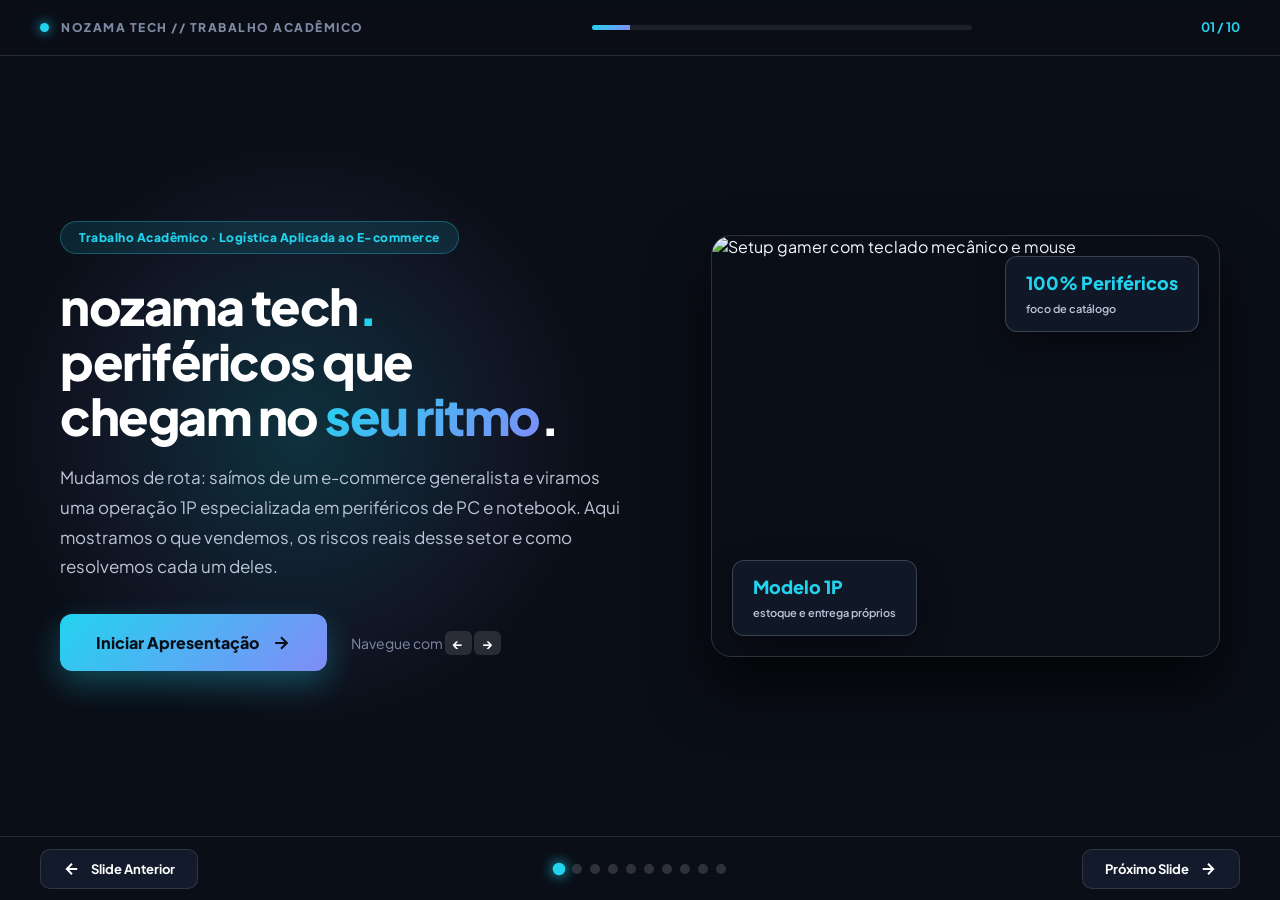
==== commit fa2f22b9: "Add files via upload" ====
--- a/index.html
+++ b/index.html
@@ -361,15 +361,7 @@
           chegam no <span class="gradient-text">seu ritmo</span>.
         </h1>
         <p class="hero-subtitle">Mudamos de rota: saímos de um e-commerce generalista e viramos uma operação 1P especializada em periféricos de PC e notebook. Aqui mostramos o que vendemos, os riscos reais desse setor e como resolvemos cada um deles.</p>
-        <div class="cover-tags">
-          <span class="mini-tag">🏢 Introdução</span>
-          <span class="mini-tag">🖱️ O que Vendemos</span>
-          <span class="mini-tag">⚠️ Riscos do Setor</span>
-          <span class="mini-tag">✅ Soluções</span>
-          <span class="mini-tag">🚚 Situação-Problema</span>
-          <span class="mini-tag">🎮 Demonstração</span>
-          <span class="mini-tag">✨ Diferencial</span>
-        </div>
+        
         <div class="cover-cta">
           <button class="btn btn-hero" onclick="nextSlide()">
             <span>Iniciar Apresentação</span>
@@ -377,11 +369,7 @@
           </button>
           <span class="key-hint">Navegue com <strong>←</strong> <strong>→</strong></span>
         </div>
-        <div class="team-strip">
-          <div class="team-chip"><span class="avatar-dot">L</span> Leandro — Introdução, Vendas & Conclusão</div>
-          <div class="team-chip"><span class="avatar-dot">F</span> Filipe — Riscos & Soluções</div>
-          <div class="team-chip"><span class="avatar-dot">A</span> Arthur — Aprendizado</div>
-        </div>
+       
       </div>
       <div class="cover-visual">
         <div class="image-frame">
